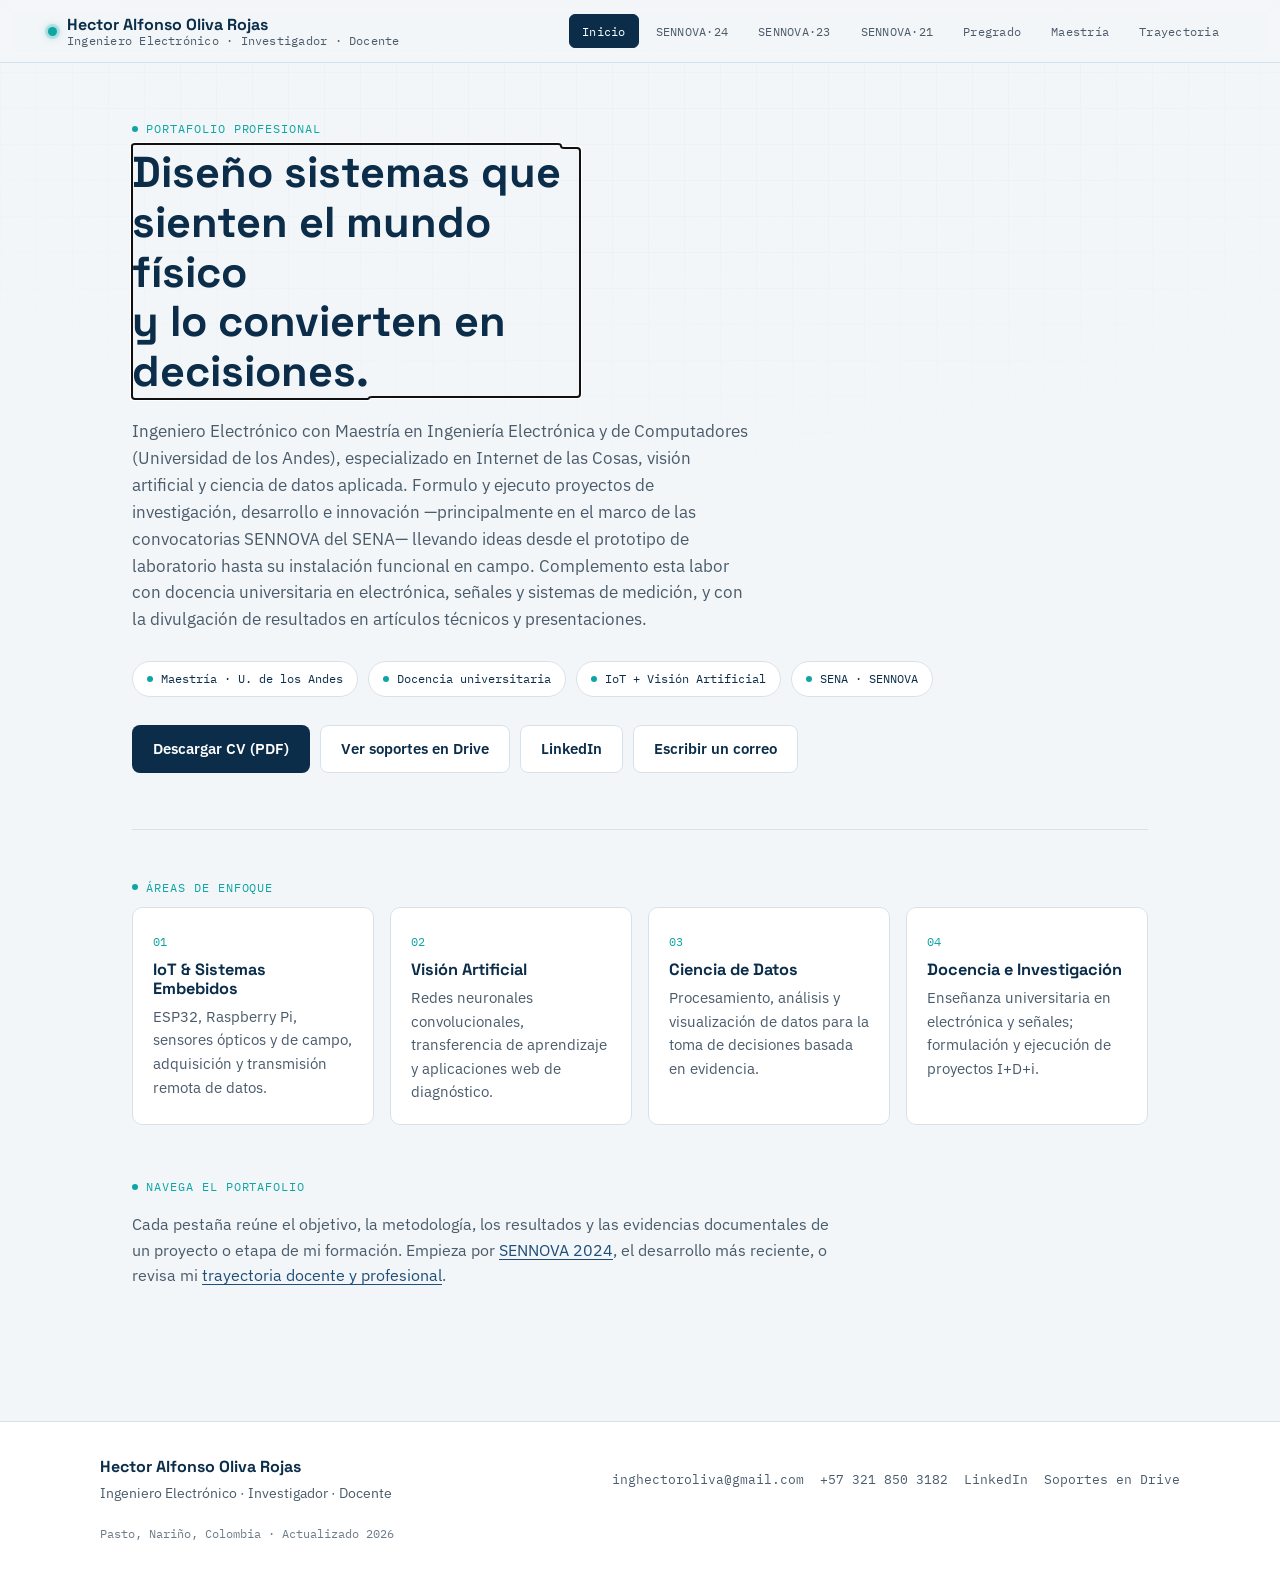
==== index.html @ bcf4e343 "Add files via upload Se cargo la primera version del Portafolio" ====
<!DOCTYPE html>
<html lang="es">
<head>
<meta charset="UTF-8">
<meta name="viewport" content="width=device-width, initial-scale=1.0">
<title>Hector Alfonso Oliva Rojas — Portafolio Profesional</title>
<meta name="description" content="Portafolio de Hector Alfonso Oliva Rojas, Ingeniero Electrónico, Investigador y Docente. Proyectos I+D+i SENNOVA, IoT, visión artificial y ciencia de datos.">

<link rel="icon" href="assets/img/favicon.svg" type="image/svg+xml">

<link rel="preconnect" href="https://fonts.googleapis.com">
<link rel="preconnect" href="https://fonts.gstatic.com" crossorigin>
<link href="https://fonts.googleapis.com/css2?family=Space+Grotesk:wght@500;600;700&family=IBM+Plex+Sans:wght@400;500;600&family=IBM+Plex+Mono:wght@400;500;600&display=swap" rel="stylesheet">

<link rel="stylesheet" href="assets/css/style.css">
</head>
<body>

<div class="grid-bg" aria-hidden="true"></div>

<a class="skip-link" href="#contenido">Saltar al contenido</a>

<header class="site-header">
  <div class="brand">
    <span class="led" aria-hidden="true"></span>
    <div class="brand-text">
      <span class="brand-name">Hector Alfonso Oliva Rojas</span>
      <span class="brand-role">Ingeniero Electrónico · Investigador · Docente</span>
    </div>
  </div>

  <button class="nav-toggle" id="navToggle" aria-expanded="false" aria-controls="tabNav">
    <span></span><span></span><span></span>
    <span class="sr-only">Abrir menú</span>
  </button>

  <nav class="tabs" id="tabNav" role="tablist" aria-label="Secciones del portafolio">
    <button class="tab-btn" role="tab" aria-selected="true" data-tab="inicio" id="tabbtn-inicio">Inicio</button>
    <button class="tab-btn" role="tab" aria-selected="false" data-tab="sennova2024" id="tabbtn-sennova2024">SENNOVA·24</button>
    <button class="tab-btn" role="tab" aria-selected="false" data-tab="sennova2023" id="tabbtn-sennova2023">SENNOVA·23</button>
    <button class="tab-btn" role="tab" aria-selected="false" data-tab="sennova2021" id="tabbtn-sennova2021">SENNOVA·21</button>
    <button class="tab-btn" role="tab" aria-selected="false" data-tab="pregrado" id="tabbtn-pregrado">Pregrado</button>
    <button class="tab-btn" role="tab" aria-selected="false" data-tab="maestria" id="tabbtn-maestria">Maestría</button>
    <button class="tab-btn" role="tab" aria-selected="false" data-tab="trayectoria" id="tabbtn-trayectoria">Trayectoria</button>
  </nav>
</header>

<main id="contenido">

  <!-- ============ INICIO ============ -->
  <section class="panel" id="panel-inicio" role="tabpanel" aria-labelledby="tabbtn-inicio">

    <div class="hero">
      <p class="eyebrow"><span class="dot"></span>PORTAFOLIO PROFESIONAL</p>
      <h1>Diseño sistemas que sienten el mundo físico<br>y lo convierten en decisiones.</h1>
      <p class="hero-lead">
        Ingeniero Electrónico con Maestría en Ingeniería Electrónica y de Computadores
        (Universidad de los Andes), especializado en Internet de las Cosas, visión artificial
        y ciencia de datos aplicada. Formulo y ejecuto proyectos de investigación, desarrollo
        e innovación —principalmente en el marco de las convocatorias SENNOVA del SENA—
        llevando ideas desde el prototipo de laboratorio hasta su instalación funcional en campo.
        Complemento esta labor con docencia universitaria en electrónica, señales y sistemas
        de medición, y con la divulgación de resultados en artículos técnicos y presentaciones.
      </p>

      <div class="readouts">
        <div class="readout"><span class="dot"></span>Maestría · U. de los Andes</div>
        <div class="readout"><span class="dot"></span>Docencia universitaria</div>
        <div class="readout"><span class="dot"></span>IoT + Visión Artificial</div>
        <div class="readout"><span class="dot"></span>SENA · SENNOVA</div>
      </div>

      <div class="cta-row">
        <a class="btn btn-primary" href="cv/Hector_Oliva_CV.pdf" target="_blank" rel="noopener">Descargar CV (PDF)</a>
        <a class="btn btn-ghost" href="https://drive.google.com/open?id=1vhKunHcP6gd11w2LY84k9nAyYxtfF7LV&usp=drive_fs" target="_blank" rel="noopener">Ver soportes en Drive</a>
        <a class="btn btn-ghost" href="https://www.linkedin.com/in/hector-alfonso-oliva-rojas-78b66b1a1/" target="_blank" rel="noopener">LinkedIn</a>
        <a class="btn btn-ghost" href="mailto:inghectoroliva@gmail.com">Escribir un correo</a>
      </div>
    </div>

    <div class="section">
      <p class="eyebrow"><span class="dot"></span>ÁREAS DE ENFOQUE</p>
      <div class="focus-grid">
        <div class="focus-card">
          <span class="focus-tag">01</span>
          <h3>IoT &amp; Sistemas Embebidos</h3>
          <p>ESP32, Raspberry Pi, sensores ópticos y de campo, adquisición y transmisión remota de datos.</p>
        </div>
        <div class="focus-card">
          <span class="focus-tag">02</span>
          <h3>Visión Artificial</h3>
          <p>Redes neuronales convolucionales, transferencia de aprendizaje y aplicaciones web de diagnóstico.</p>
        </div>
        <div class="focus-card">
          <span class="focus-tag">03</span>
          <h3>Ciencia de Datos</h3>
          <p>Procesamiento, análisis y visualización de datos para la toma de decisiones basada en evidencia.</p>
        </div>
        <div class="focus-card">
          <span class="focus-tag">04</span>
          <h3>Docencia e Investigación</h3>
          <p>Enseñanza universitaria en electrónica y señales; formulación y ejecución de proyectos I+D+i.</p>
        </div>
      </div>
    </div>

    <div class="section">
      <p class="eyebrow"><span class="dot"></span>NAVEGA EL PORTAFOLIO</p>
      <p class="section-lead">
        Cada pestaña reúne el objetivo, la metodología, los resultados y las evidencias
        documentales de un proyecto o etapa de mi formación. Empieza por
        <button class="link-btn" data-goto="sennova2024">SENNOVA 2024</button>,
        el desarrollo más reciente, o revisa mi
        <button class="link-btn" data-goto="trayectoria">trayectoria docente y profesional</button>.
      </p>
    </div>

  </section>

  <!-- ============ SENNOVA 2024 ============ -->
  <section class="panel" id="panel-sennova2024" role="tabpanel" aria-labelledby="tabbtn-sennova2024" hidden>
    <article class="project">
      <p class="eyebrow"><span class="dot"></span>PROYECTO SGPS-12116-2024</p>
      <h2>Sistema automático para el monitoreo de calidad del agua en fuentes hídricas para acueductos</h2>
      <div class="meta-row">
        <span>SENA Centro Lope · Pasto, Nariño</span>
        <span class="sep">·</span>
        <span>Abril – Diciembre 2024</span>
        <span class="status-badge">Prototipo instalado en campo</span>
      </div>

      <p class="project-lead">
        Diseño e implementación de un sistema IoT para el monitoreo remoto y en tiempo real
        de variables fisicoquímicas del agua (color, turbiedad y temperatura), orientado a
        fortalecer la gestión del recurso hídrico en la planta de tratamiento del Centro Lope.
      </p>

      <div class="project-grid">
        <div class="project-main">
          <h3>Mi rol</h3>
          <ul>
            <li>Diseñé e integré un sistema multisensor IoT con ESP32, sensores ópticos y conectividad WiFi.</li>
            <li>Desarrollé el prototipo autónomo alimentado por energía solar, con adquisición, procesamiento y visualización de datos en tiempo real.</li>
            <li>Calibré, validé e instalé el sistema en la fuente hídrica del Centro Lope, garantizando su funcionamiento continuo.</li>
            <li>Documenté los resultados técnicos y participé en su divulgación ante SENNOVA.</li>
          </ul>
        </div>

        <aside class="project-aside">
          <h3>Tecnologías</h3>
          <ul class="tag-list">
            <li><span class="dot"></span>Python</li>
            <li><span class="dot"></span>ESP32</li>
            <li><span class="dot"></span>IoT</li>
            <li><span class="dot"></span>Raspberry Pi</li>
            <li><span class="dot"></span>ThingSpeak</li>
            <li><span class="dot"></span>MATLAB</li>
            <li><span class="dot"></span>Energía solar</li>
            <li><span class="dot"></span>Sensores ópticos</li>
          </ul>

          <h3>Resultados</h3>
          <ul>
            <li>Prototipo autónomo instalado en campo.</li>
            <li>Plataforma web de monitoreo en tiempo real.</li>
            <li>Informe técnico y socialización ante SENNOVA.</li>
          </ul>
        </aside>
      </div>

      <a class="btn btn-primary" href="https://drive.google.com/open?id=1vhKunHcP6gd11w2LY84k9nAyYxtfF7LV&usp=drive_fs" target="_blank" rel="noopener">Ver evidencias en Drive →</a>
    </article>
  </section>

  <!-- ============ SENNOVA 2023 ============ -->
  <section class="panel" id="panel-sennova2023" role="tabpanel" aria-labelledby="tabbtn-sennova2023" hidden>
    <article class="project">
      <p class="eyebrow"><span class="dot"></span>PROYECTO SGPS-10571-2023</p>
      <h2>Sistema de visión artificial para la detección de <em>Ascochyta spp.</em> en cultivos de arveja</h2>
      <div class="meta-row">
        <span>SENA Centro Lope · Pasto, Nariño</span>
        <span class="sep">·</span>
        <span>Abril – Diciembre 2023</span>
        <span class="status-badge">Modelo con exactitud &gt;95%</span>
      </div>

      <p class="project-lead">
        Diseño de una solución basada en visión artificial e inteligencia artificial para el
        diagnóstico temprano de enfermedades fitosanitarias en cultivos de arveja, en
        articulación con AGROSAVIA.
      </p>

      <div class="project-grid">
        <div class="project-main">
          <h3>Mi rol</h3>
          <ul>
            <li>Diseñé y ejecuté el protocolo de adquisición de imágenes en campo, en articulación con AGROSAVIA.</li>
            <li>Construí y procesé un banco de 4.800 imágenes para entrenamiento y validación de modelos.</li>
            <li>Desarrollé y optimicé modelos de aprendizaje profundo (redes neuronales, MobileNetV2), alcanzando una exactitud superior al 95%.</li>
            <li>Implementé una aplicación web de diagnóstico automático y documenté los resultados en informe técnico y artículo científico.</li>
          </ul>
        </div>

        <aside class="project-aside">
          <h3>Tecnologías</h3>
          <ul class="tag-list">
            <li><span class="dot"></span>Python</li>
            <li><span class="dot"></span>TensorFlow</li>
            <li><span class="dot"></span>Keras</li>
            <li><span class="dot"></span>OpenCV</li>
            <li><span class="dot"></span>Flask / FastAPI</li>
            <li><span class="dot"></span>MobileNetV2</li>
            <li><span class="dot"></span>ESP32-CAM / Rpi2W</li>
            <li><span class="dot"></span>Visión Artificial</li>
          </ul>

          <h3>Resultados</h3>
          <ul>
            <li>Modelo con exactitud &gt;95%.</li>
            <li>Aplicación web de diagnóstico.</li>
            <li>Informe técnico y artículo científico derivado.</li>
          </ul>
        </aside>
      </div>

      <a class="btn btn-primary" href="https://drive.google.com/open?id=1vhKunHcP6gd11w2LY84k9nAyYxtfF7LV&usp=drive_fs" target="_blank" rel="noopener">Ver evidencias en Drive →</a>
    </article>
  </section>

  <!-- ============ SENNOVA 2021 (pendiente de contenido) ============ -->
  <section class="panel" id="panel-sennova2021" role="tabpanel" aria-labelledby="tabbtn-sennova2021" hidden>
    <article class="project">
      <p class="eyebrow"><span class="dot"></span>PROYECTO SENNOVA 2021</p>
      <h2>Título del proyecto — pendiente por definir</h2>
      <div class="meta-row">
        <span>SENA Centro Lope · Pasto, Nariño</span>
        <span class="sep">·</span>
        <span>2021</span>
        <span class="status-badge status-pending">Contenido en construcción</span>
      </div>

      <!--
        TODO (Hector): Reemplaza este bloque con la información real del proyecto SENNOVA 2021.
        Sigue exactamente la misma estructura que los paneles de 2024 y 2023 de arriba:
        - <h2> con el título real del proyecto
        - meta-row con fechas/entidad
        - project-lead con el objetivo
        - project-grid con "Mi rol" (project-main) y "Tecnologías / Resultados" (project-aside)
        - botón final "Ver evidencias en Drive" con el enlace a la subcarpeta correspondiente
      -->
      <p class="project-lead project-lead-pending">
        Estoy documentando este proyecto. Próximamente encontrarás aquí el objetivo,
        la metodología, los resultados y las evidencias correspondientes.
      </p>
    </article>
  </section>

  <!-- ============ PREGRADO ============ -->
  <section class="panel" id="panel-pregrado" role="tabpanel" aria-labelledby="tabbtn-pregrado" hidden>
    <article class="project">
      <p class="eyebrow"><span class="dot"></span>FORMACIÓN DE PREGRADO</p>
      <h2>Ingeniería Electrónica</h2>
      <div class="meta-row">
        <span>Universidad de Nariño · Pasto, Nariño</span>
        <span class="sep">·</span>
        <span>2005 – 2012</span>
        <span class="status-badge">Tesis meritoria</span>
      </div>

      <p class="project-lead">
        Trabajo de grado distinguido con mención meritoria: <strong>"Plataforma teleoperada
        para prácticas de física"</strong>, un sistema de laboratorio remoto pensado para que
        estudiantes realicen experimentos reales de física controlando instrumentación
        a distancia.
      </p>

      <!--
        TODO (Hector): Este párrafo es una descripción general basada únicamente en el título
        del logro. Reemplázalo con el resumen real de tu tesis: objetivo específico,
        instrumentación usada, arquitectura de control remoto, resultados y, si tienes,
        el enlace al documento o repositorio del trabajo de grado.
      -->
      <p class="project-lead project-lead-pending">
        Detalle ampliado pendiente: agrega aquí el resumen técnico completo del trabajo de grado.
      </p>

      <a class="btn btn-primary" href="https://drive.google.com/open?id=1vhKunHcP6gd11w2LY84k9nAyYxtfF7LV&usp=drive_fs" target="_blank" rel="noopener">Ver evidencias en Drive →</a>
    </article>
  </section>

  <!-- ============ MAESTRÍA ============ -->
  <section class="panel" id="panel-maestria" role="tabpanel" aria-labelledby="tabbtn-maestria" hidden>
    <article class="project">
      <p class="eyebrow"><span class="dot"></span>FORMACIÓN DE POSGRADO</p>
      <h2>Maestría en Ingeniería Electrónica y de Computadores</h2>
      <div class="meta-row">
        <span>Universidad de los Andes · Bogotá D.C.</span>
        <span class="sep">·</span>
        <span>2014 – 2018</span>
        <span class="status-badge status-pending">Contenido en construcción</span>
      </div>

      <!--
        TODO (Hector): Agrega aquí el título y resumen de tu trabajo de maestría,
        siguiendo la misma estructura de las pestañas SENNOVA (objetivo, rol,
        tecnologías, resultados, enlace a evidencias).
      -->
      <p class="project-lead project-lead-pending">
        Estoy documentando este trabajo de posgrado. Próximamente encontrarás aquí
        el título de la tesis, el objetivo, la metodología y los resultados obtenidos.
      </p>
    </article>
  </section>

  <!-- ============ TRAYECTORIA ============ -->
  <section class="panel" id="panel-trayectoria" role="tabpanel" aria-labelledby="tabbtn-trayectoria" hidden>

    <p class="eyebrow"><span class="dot"></span>EXPERIENCIA PROFESIONAL COMPLEMENTARIA</p>
    <h2 class="panel-title">Docencia y trayectoria técnica</h2>
    <p class="section-lead">
      Además de los proyectos de investigación, esta es mi experiencia en docencia
      universitaria y en roles técnicos previos. El detalle completo, con fechas y
      referencias, está en mi CV descargable.
    </p>

    <div class="timeline">

      <div class="timeline-item">
        <h3>Docente Hora Cátedra</h3>
        <div class="meta-row"><span>Universidad de Nariño — Depto. de Electrónica</span><span class="sep">·</span><span>2022 – 2023</span></div>
        <p>Docencia en Teoría de Señales, Campos Electromagnéticos, Electromedicina y
        Sistemas de Medición Ambiental, con actividades teóricas y de laboratorio.</p>
      </div>

      <div class="timeline-item">
        <h3>Asistente Graduado — Maestría en Docencia</h3>
        <div class="meta-row"><span>Universidad de los Andes — Depto. de IEE</span><span class="sep">·</span><span>2014 – 2015</span></div>
        <p>Apoyo académico y técnico en cursos de laboratorio, planeación de prácticas
        y acompañamiento a estudiantes del Departamento de Ingeniería Eléctrica y Electrónica.</p>
      </div>

      <div class="timeline-item">
        <h3>Técnico — Operación Logística</h3>
        <div class="meta-row"><span>ESERCON S.A.S.</span><span class="sep">·</span><span>2018 – 2019</span></div>
        <p>Interventoría técnica y operativa del Sistema de Vigilancia Electrónica (SVE),
        en el marco del contrato entre la USPEC y el INPEC.</p>
      </div>

    </div>

    <a class="btn btn-primary" href="cv/Hector_Oliva_CV.pdf" target="_blank" rel="noopener">Ver CV completo (PDF) →</a>
  </section>

</main>

<footer class="site-footer">
  <div class="footer-grid">
    <div>
      <span class="brand-name">Hector Alfonso Oliva Rojas</span>
      <p>Ingeniero Electrónico · Investigador · Docente</p>
    </div>
    <div class="footer-links">
      <a href="mailto:inghectoroliva@gmail.com">inghectoroliva@gmail.com</a>
      <a href="tel:+573218503182">+57 321 850 3182</a>
      <a href="https://www.linkedin.com/in/hector-alfonso-oliva-rojas-78b66b1a1/" target="_blank" rel="noopener">LinkedIn</a>
      <a href="https://drive.google.com/open?id=1vhKunHcP6gd11w2LY84k9nAyYxtfF7LV&usp=drive_fs" target="_blank" rel="noopener">Soportes en Drive</a>
    </div>
  </div>
  <p class="footer-note">Pasto, Nariño, Colombia · Actualizado <span id="footYear"></span></p>
</footer>

<script src="assets/js/main.js"></script>
</body>
</html>
---- assets/css/style.css ----
/* ============================================
   TOKENS
   ============================================ */
:root{
  --ink:        #0B2D4A;
  --ink-soft:   #4A5B6B;
  --accent:     #1F4E79;
  --accent-2:   #0EA5A4;
  --paper:      #F3F6F8;
  --paper-card: #FFFFFF;
  --line:       #D7E1EA;
  --line-soft:  #E7EEF3;
  --danger-soft:#B45309;

  --font-display: 'Space Grotesk', system-ui, sans-serif;
  --font-body:    'IBM Plex Sans', system-ui, sans-serif;
  --font-mono:    'IBM Plex Mono', ui-monospace, monospace;

  --radius: 10px;
  --max-w: 1080px;
}

*{ box-sizing:border-box; }
html{ scroll-behavior:smooth; }

body{
  margin:0;
  background:var(--paper);
  color:var(--ink);
  font-family:var(--font-body);
  font-size:16px;
  line-height:1.6;
  -webkit-font-smoothing:antialiased;
}

.sr-only{
  position:absolute; width:1px; height:1px;
  overflow:hidden; clip:rect(0,0,0,0); white-space:nowrap;
}

.skip-link{
  position:absolute; left:-999px; top:0;
  background:var(--ink); color:#fff; padding:10px 16px;
  z-index:1000; border-radius:0 0 6px 0;
}
.skip-link:focus{ left:0; }

a{ color:var(--accent); }

h1,h2,h3{
  font-family:var(--font-display);
  color:var(--ink);
  line-height:1.15;
  margin:0 0 .5em 0;
}

/* Blueprint grid background */
.grid-bg{
  position:fixed; inset:0; z-index:-1; pointer-events:none;
  background-image:
    linear-gradient(var(--line-soft) 1px, transparent 1px),
    linear-gradient(90deg, var(--line-soft) 1px, transparent 1px);
  background-size:36px 36px;
  mask-image: radial-gradient(ellipse 80% 60% at 50% 0%, black 40%, transparent 90%);
  opacity:.55;
}

/* ============================================
   HEADER / TABS
   ============================================ */
.site-header{
  position:sticky; top:0; z-index:100;
  background:rgba(243,246,248,.92);
  backdrop-filter:blur(6px);
  border-bottom:1px solid var(--line);
  display:flex; align-items:center; justify-content:space-between;
  gap:20px;
  padding:14px clamp(16px,4vw,48px);
}

.brand{ display:flex; align-items:center; gap:10px; }
.brand-text{ display:flex; flex-direction:column; line-height:1.2; }
.brand-name{ font-family:var(--font-display); font-weight:700; font-size:1rem; color:var(--ink); }
.brand-role{ font-family:var(--font-mono); font-size:.72rem; color:var(--ink-soft); letter-spacing:.02em; }

.led{
  width:9px; height:9px; border-radius:50%;
  background:var(--accent-2);
  box-shadow:0 0 0 3px rgba(14,165,164,.18), 0 0 8px rgba(14,165,164,.7);
  flex:none;
}
@media (prefers-reduced-motion:no-preference){
  .led{ animation:pulse 2.6s ease-in-out infinite; }
}
@keyframes pulse{
  0%,100%{ opacity:1; }
  50%{ opacity:.45; }
}

.tabs{
  display:flex; flex-wrap:wrap; gap:4px;
}

.tab-btn{
  font-family:var(--font-mono);
  font-size:.78rem;
  letter-spacing:.02em;
  background:transparent;
  border:1px solid transparent;
  color:var(--ink-soft);
  padding:8px 12px;
  border-radius:6px;
  cursor:pointer;
  white-space:nowrap;
  transition:background .15s ease, color .15s ease, border-color .15s ease;
}
.tab-btn:hover{ background:var(--line-soft); color:var(--ink); }
.tab-btn[aria-selected="true"]{
  background:var(--ink);
  color:#fff;
  border-color:var(--ink);
}
.tab-btn:focus-visible, .btn:focus-visible, .link-btn:focus-visible{
  outline:2px solid var(--accent-2);
  outline-offset:2px;
}

.nav-toggle{
  display:none;
  flex-direction:column; gap:4px;
  background:none; border:1px solid var(--line);
  border-radius:6px; padding:10px;
  cursor:pointer;
}
.nav-toggle span{
  width:18px; height:2px; background:var(--ink); display:block;
}

/* ============================================
   MAIN / PANELS
   ============================================ */
main{
  max-width:var(--max-w);
  margin:0 auto;
  padding:clamp(24px,5vw,56px) clamp(16px,4vw,32px) 80px;
}

.panel[hidden]{ display:none; }

.eyebrow{
  display:flex; align-items:center; gap:8px;
  font-family:var(--font-mono);
  font-size:.75rem;
  letter-spacing:.08em;
  color:var(--accent-2);
  text-transform:uppercase;
  margin:0 0 10px 0;
}
.eyebrow .dot{
  width:6px; height:6px; border-radius:50%; background:var(--accent-2);
  flex:none;
}

/* ---- Hero (Inicio) ---- */
.hero{ padding-bottom:56px; border-bottom:1px solid var(--line); margin-bottom:48px; }
.hero h1{
  font-size:clamp(1.9rem, 4vw, 2.7rem);
  max-width:16ch;
  margin-bottom:.5em;
}
.hero-lead{
  max-width:62ch;
  color:var(--ink-soft);
  font-size:1.05rem;
}

.readouts{
  display:flex; flex-wrap:wrap; gap:10px;
  margin:28px 0 28px;
}
.readout{
  display:flex; align-items:center; gap:8px;
  font-family:var(--font-mono);
  font-size:.78rem;
  color:var(--ink);
  background:var(--paper-card);
  border:1px solid var(--line);
  border-radius:999px;
  padding:7px 14px;
}
.readout .dot{
  width:6px; height:6px; border-radius:50%;
  background:var(--accent-2); flex:none;
}

.cta-row{ display:flex; flex-wrap:wrap; gap:10px; }

.btn{
  display:inline-block;
  font-family:var(--font-body);
  font-weight:600;
  font-size:.92rem;
  text-decoration:none;
  padding:11px 20px;
  border-radius:8px;
  border:1px solid transparent;
  transition:transform .1s ease, background .15s ease, border-color .15s ease;
}
.btn:hover{ transform:translateY(-1px); }
.btn-primary{ background:var(--ink); color:#fff; }
.btn-primary:hover{ background:var(--accent); }
.btn-ghost{ background:var(--paper-card); color:var(--ink); border-color:var(--line); }
.btn-ghost:hover{ border-color:var(--accent-2); }

.link-btn{
  background:none; border:none; padding:0;
  font:inherit; color:var(--accent);
  text-decoration:underline; text-underline-offset:3px;
  cursor:pointer;
}

/* ---- Secciones genéricas Inicio ---- */
.section{ margin-bottom:52px; }
.section-lead{ color:var(--ink-soft); max-width:70ch; }

.focus-grid{
  display:grid;
  grid-template-columns:repeat(auto-fit, minmax(220px,1fr));
  gap:16px;
  margin-top:8px;
}
.focus-card{
  background:var(--paper-card);
  border:1px solid var(--line);
  border-radius:var(--radius);
  padding:20px;
}
.focus-tag{
  font-family:var(--font-mono);
  font-size:.75rem;
  color:var(--accent-2);
}
.focus-card h3{ font-size:1.02rem; margin:8px 0 6px; }
.focus-card p{ color:var(--ink-soft); font-size:.92rem; margin:0; }

/* ---- Proyectos (SENNOVA / Pregrado / Maestría) ---- */
.panel-title{ font-size:clamp(1.5rem,3vw,2rem); }

.project h2{
  font-size:clamp(1.4rem, 3vw, 1.9rem);
  max-width:38ch;
}

.meta-row{
  display:flex; flex-wrap:wrap; align-items:center; gap:10px;
  font-family:var(--font-mono);
  font-size:.8rem;
  color:var(--ink-soft);
  margin:10px 0 24px;
}
.meta-row .sep{ opacity:.5; }

.status-badge{
  font-family:var(--font-mono);
  font-size:.72rem;
  background:rgba(14,165,164,.12);
  color:#0b6f6e;
  border:1px solid rgba(14,165,164,.35);
  padding:4px 10px;
  border-radius:999px;
}
.status-badge.status-pending{
  background:rgba(180,83,9,.10);
  color:var(--danger-soft);
  border-color:rgba(180,83,9,.3);
}

.project-lead{
  max-width:70ch;
  font-size:1.02rem;
  margin-bottom:32px;
}
.project-lead-pending{
  color:var(--ink-soft);
  font-style:italic;
}

.project-grid{
  display:grid;
  grid-template-columns:1.6fr 1fr;
  gap:32px;
  margin-bottom:32px;
}
@media (max-width:760px){
  .project-grid{ grid-template-columns:1fr; }
}

.project-main h3, .project-aside h3{
  font-family:var(--font-display);
  font-size:1rem;
  margin-bottom:10px;
}
.project-main ul{ margin:0; padding-left:1.1em; }
.project-main li{ margin-bottom:8px; color:var(--ink); }

.project-aside{
  background:var(--paper-card);
  border:1px solid var(--line);
  border-radius:var(--radius);
  padding:20px;
  align-self:start;
}
.project-aside h3:not(:first-child){ margin-top:20px; }
.project-aside ul{ margin:0; padding-left:0; list-style:none; }
.project-aside li{ margin-bottom:8px; color:var(--ink-soft); font-size:.92rem; }

.tag-list li{
  display:flex; align-items:center; gap:8px;
  font-family:var(--font-mono);
  font-size:.82rem;
  color:var(--ink);
}
.tag-list .dot{
  width:5px; height:5px; border-radius:50%;
  background:var(--accent-2); flex:none;
}

/* ---- Trayectoria ---- */
.timeline{
  display:flex; flex-direction:column; gap:22px;
  margin:24px 0 36px;
  border-left:2px solid var(--line);
  padding-left:24px;
}
.timeline-item{ position:relative; }
.timeline-item::before{
  content:"";
  position:absolute; left:-29px; top:6px;
  width:9px; height:9px; border-radius:50%;
  background:var(--accent-2);
  box-shadow:0 0 0 3px var(--paper);
}
.timeline-item h3{ font-size:1.05rem; margin-bottom:4px; }
.timeline-item p{ color:var(--ink-soft); margin:6px 0 0; max-width:65ch; }

/* ============================================
   FOOTER
   ============================================ */
.site-footer{
  border-top:1px solid var(--line);
  padding:32px clamp(16px,4vw,48px) 40px;
  background:var(--paper-card);
}
.footer-grid{
  max-width:var(--max-w);
  margin:0 auto;
  display:flex; flex-wrap:wrap; justify-content:space-between; gap:20px;
}
.footer-grid p{ color:var(--ink-soft); margin:2px 0 0; font-size:.9rem; }
.footer-links{ display:flex; flex-wrap:wrap; gap:16px; align-self:center; }
.footer-links a{
  font-family:var(--font-mono);
  font-size:.82rem;
  color:var(--ink-soft);
  text-decoration:none;
}
.footer-links a:hover{ color:var(--accent-2); }

.footer-note{
  max-width:var(--max-w);
  margin:20px auto 0;
  font-family:var(--font-mono);
  font-size:.72rem;
  color:var(--ink-soft);
  opacity:.8;
}

/* ============================================
   RESPONSIVE NAV (mobile)
   ============================================ */
@media (max-width:860px){
  .nav-toggle{ display:flex; }
  .tabs{
    display:none;
    position:absolute;
    top:100%; left:0; right:0;
    background:var(--paper);
    border-bottom:1px solid var(--line);
    flex-direction:column;
    padding:8px clamp(16px,4vw,48px) 16px;
  }
  .tabs.open{ display:flex; }
  .tab-btn{ text-align:left; }
}
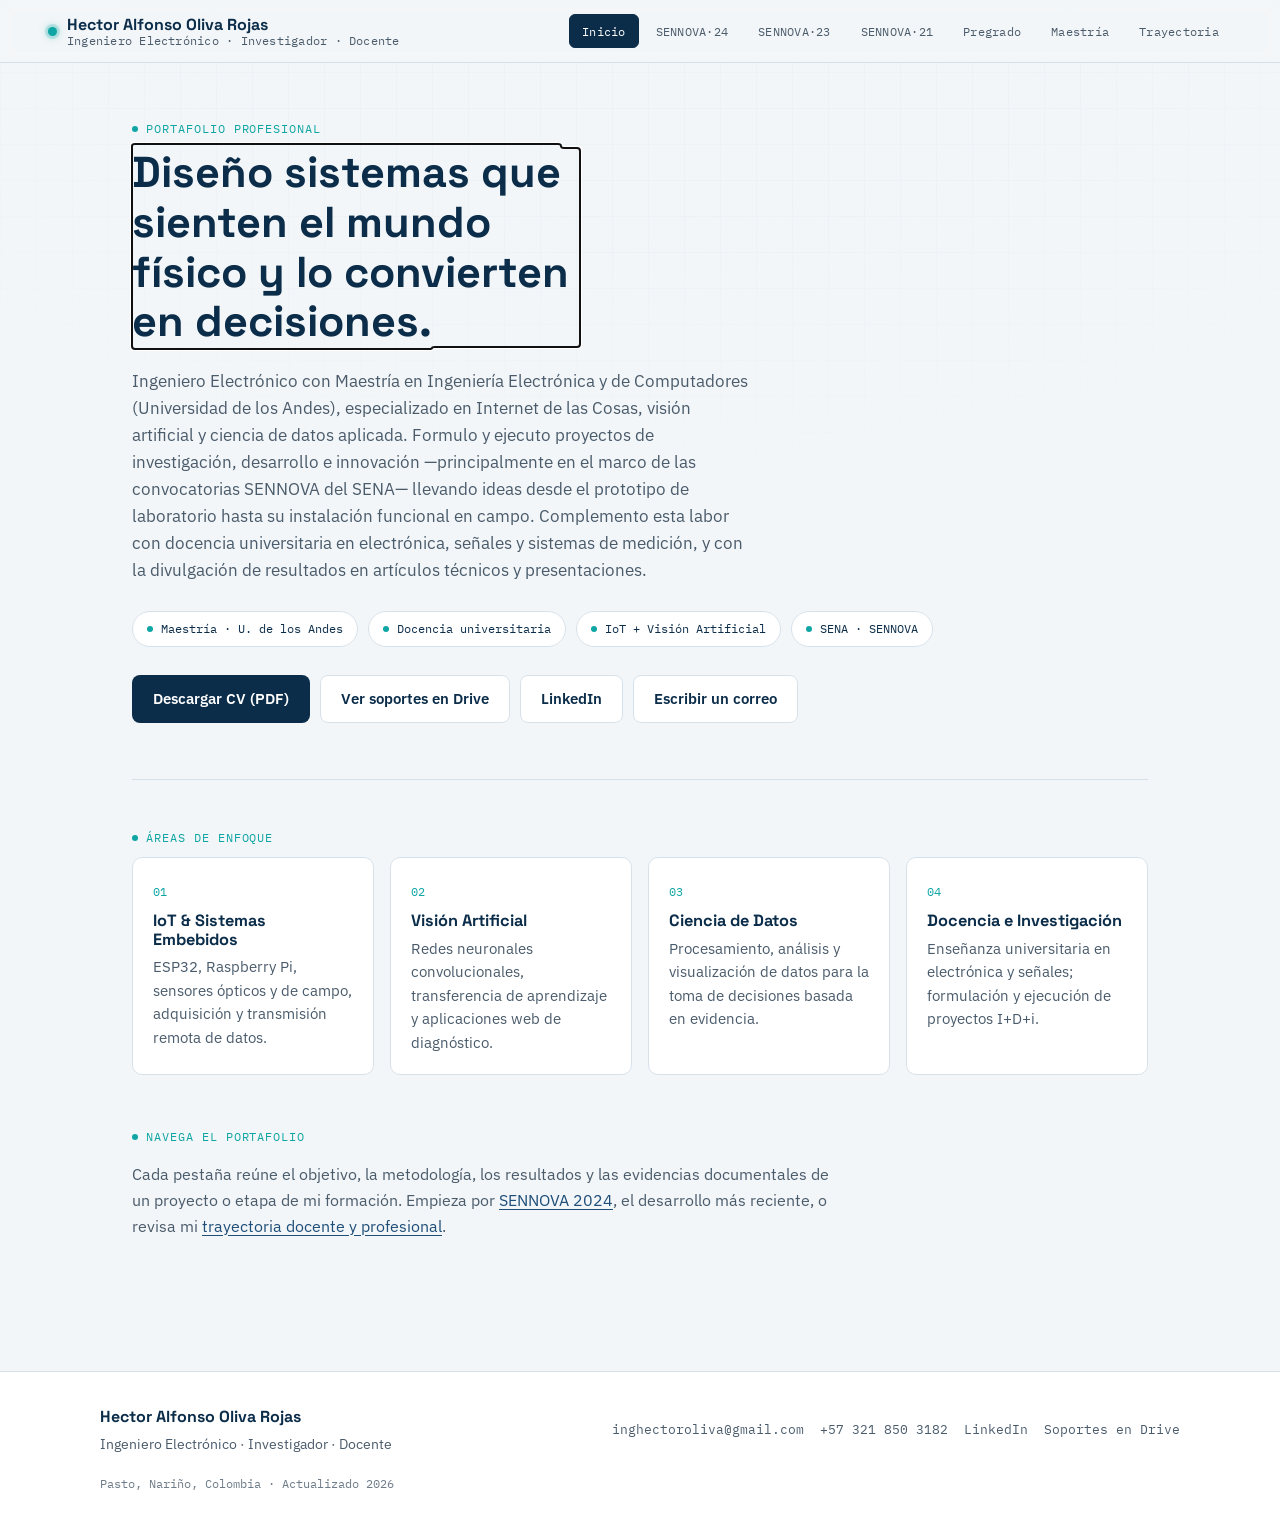
==== commit a3d526ff: "Update index.html correccion mínima en la pagina portada." ====
--- a/index.html
+++ b/index.html
@@ -52,7 +52,7 @@
 
     <div class="hero">
       <p class="eyebrow"><span class="dot"></span>PORTAFOLIO PROFESIONAL</p>
-      <h1>Diseño sistemas que sienten el mundo físico<br>y lo convierten en decisiones.</h1>
+      <h1>Diseño sistemas que sienten el mundo físico y lo convierten en decisiones.</h1>
       <p class="hero-lead">
         Ingeniero Electrónico con Maestría en Ingeniería Electrónica y de Computadores
         (Universidad de los Andes), especializado en Internet de las Cosas, visión artificial
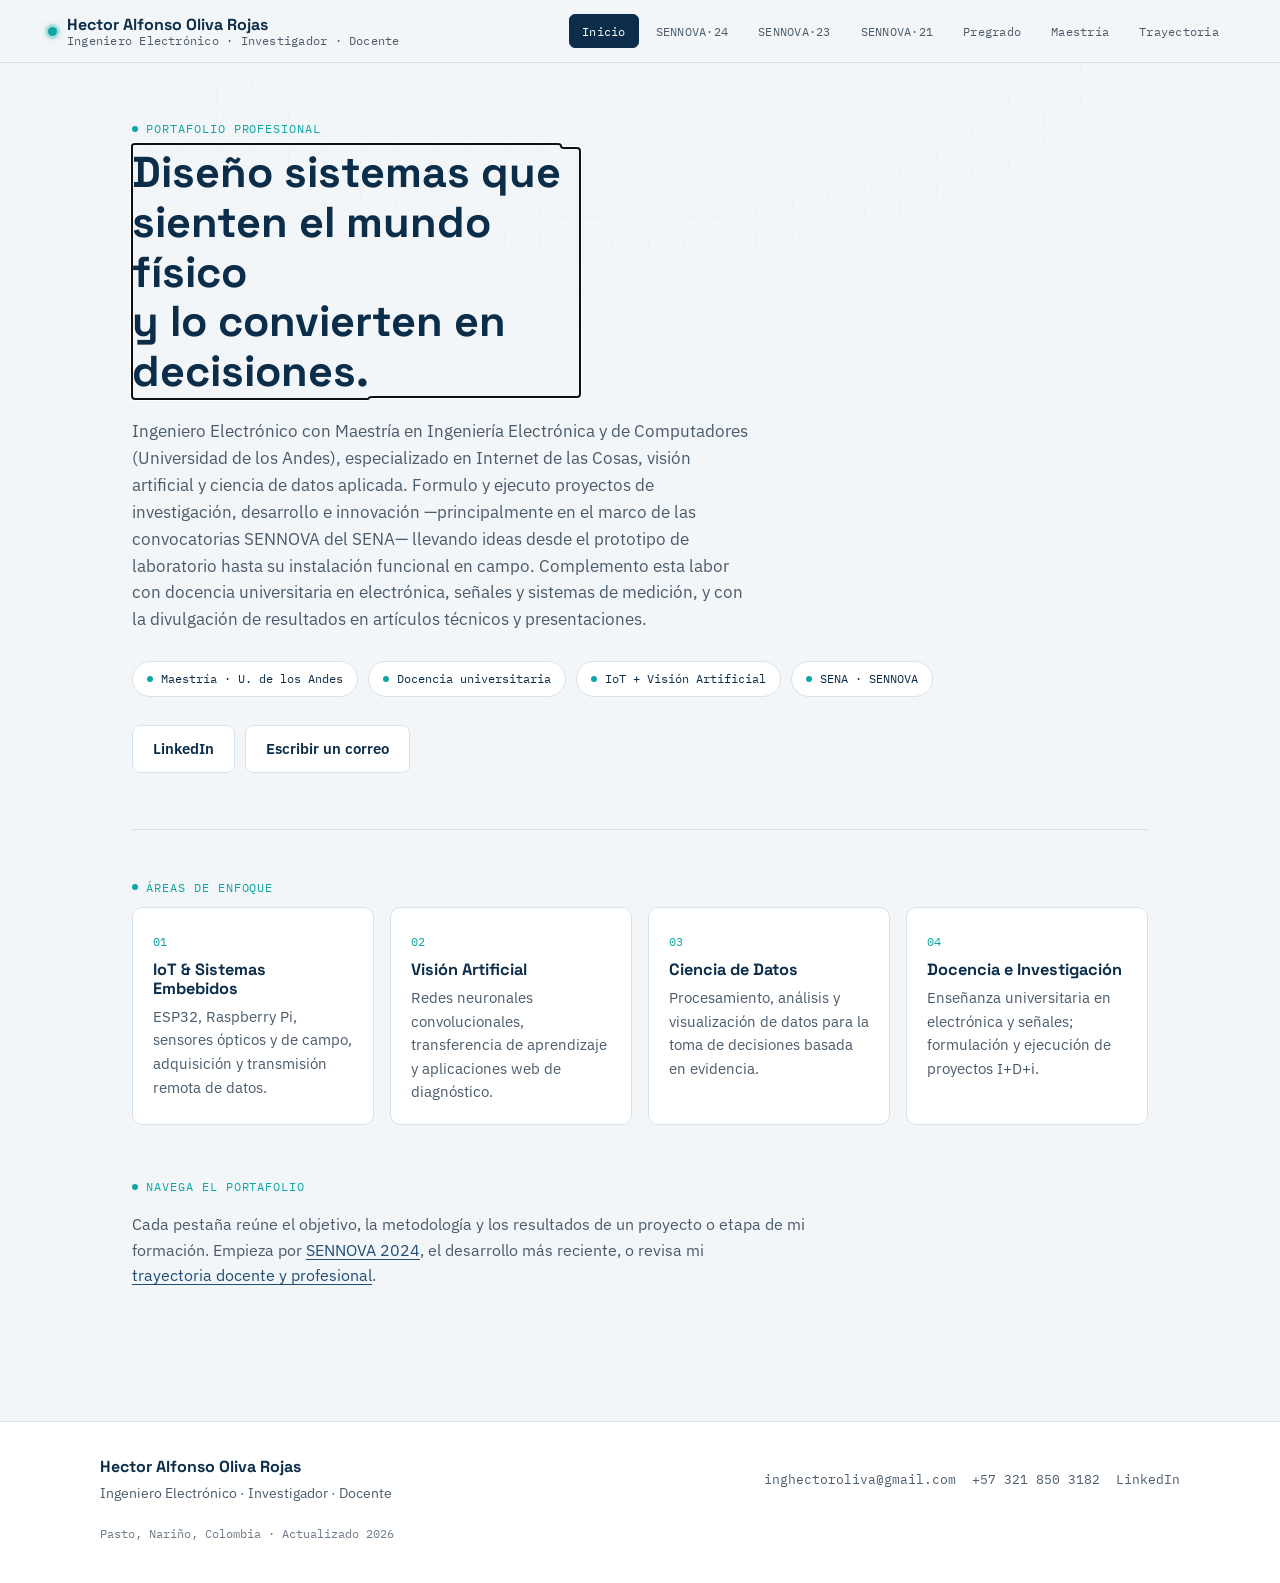
==== commit 722185bd: "Add files via upload Version 2 cargada" ====
--- a/index.html
+++ b/index.html
@@ -47,12 +47,12 @@
 
 <main id="contenido">
 
-  <!-- ============ INICIO ============ -->
+  <!-- ============ INICIO (única pestaña que vive dentro de index.html) ============ -->
   <section class="panel" id="panel-inicio" role="tabpanel" aria-labelledby="tabbtn-inicio">
 
     <div class="hero">
       <p class="eyebrow"><span class="dot"></span>PORTAFOLIO PROFESIONAL</p>
-      <h1>Diseño sistemas que sienten el mundo físico y lo convierten en decisiones.</h1>
+      <h1>Diseño sistemas que sienten el mundo físico<br>y lo convierten en decisiones.</h1>
       <p class="hero-lead">
         Ingeniero Electrónico con Maestría en Ingeniería Electrónica y de Computadores
         (Universidad de los Andes), especializado en Internet de las Cosas, visión artificial
@@ -71,8 +71,6 @@
       </div>
 
       <div class="cta-row">
-        <a class="btn btn-primary" href="cv/Hector_Oliva_CV.pdf" target="_blank" rel="noopener">Descargar CV (PDF)</a>
-        <a class="btn btn-ghost" href="https://drive.google.com/open?id=1vhKunHcP6gd11w2LY84k9nAyYxtfF7LV&usp=drive_fs" target="_blank" rel="noopener">Ver soportes en Drive</a>
         <a class="btn btn-ghost" href="https://www.linkedin.com/in/hector-alfonso-oliva-rojas-78b66b1a1/" target="_blank" rel="noopener">LinkedIn</a>
         <a class="btn btn-ghost" href="mailto:inghectoroliva@gmail.com">Escribir un correo</a>
       </div>
@@ -107,8 +105,8 @@
     <div class="section">
       <p class="eyebrow"><span class="dot"></span>NAVEGA EL PORTAFOLIO</p>
       <p class="section-lead">
-        Cada pestaña reúne el objetivo, la metodología, los resultados y las evidencias
-        documentales de un proyecto o etapa de mi formación. Empieza por
+        Cada pestaña reúne el objetivo, la metodología y los resultados de un proyecto
+        o etapa de mi formación. Empieza por
         <button class="link-btn" data-goto="sennova2024">SENNOVA 2024</button>,
         el desarrollo más reciente, o revisa mi
         <button class="link-btn" data-goto="trayectoria">trayectoria docente y profesional</button>.
@@ -117,238 +115,10 @@
 
   </section>
 
-  <!-- ============ SENNOVA 2024 ============ -->
-  <section class="panel" id="panel-sennova2024" role="tabpanel" aria-labelledby="tabbtn-sennova2024" hidden>
-    <article class="project">
-      <p class="eyebrow"><span class="dot"></span>PROYECTO SGPS-12116-2024</p>
-      <h2>Sistema automático para el monitoreo de calidad del agua en fuentes hídricas para acueductos</h2>
-      <div class="meta-row">
-        <span>SENA Centro Lope · Pasto, Nariño</span>
-        <span class="sep">·</span>
-        <span>Abril – Diciembre 2024</span>
-        <span class="status-badge">Prototipo instalado en campo</span>
-      </div>
-
-      <p class="project-lead">
-        Diseño e implementación de un sistema IoT para el monitoreo remoto y en tiempo real
-        de variables fisicoquímicas del agua (color, turbiedad y temperatura), orientado a
-        fortalecer la gestión del recurso hídrico en la planta de tratamiento del Centro Lope.
-      </p>
-
-      <div class="project-grid">
-        <div class="project-main">
-          <h3>Mi rol</h3>
-          <ul>
-            <li>Diseñé e integré un sistema multisensor IoT con ESP32, sensores ópticos y conectividad WiFi.</li>
-            <li>Desarrollé el prototipo autónomo alimentado por energía solar, con adquisición, procesamiento y visualización de datos en tiempo real.</li>
-            <li>Calibré, validé e instalé el sistema en la fuente hídrica del Centro Lope, garantizando su funcionamiento continuo.</li>
-            <li>Documenté los resultados técnicos y participé en su divulgación ante SENNOVA.</li>
-          </ul>
-        </div>
-
-        <aside class="project-aside">
-          <h3>Tecnologías</h3>
-          <ul class="tag-list">
-            <li><span class="dot"></span>Python</li>
-            <li><span class="dot"></span>ESP32</li>
-            <li><span class="dot"></span>IoT</li>
-            <li><span class="dot"></span>Raspberry Pi</li>
-            <li><span class="dot"></span>ThingSpeak</li>
-            <li><span class="dot"></span>MATLAB</li>
-            <li><span class="dot"></span>Energía solar</li>
-            <li><span class="dot"></span>Sensores ópticos</li>
-          </ul>
-
-          <h3>Resultados</h3>
-          <ul>
-            <li>Prototipo autónomo instalado en campo.</li>
-            <li>Plataforma web de monitoreo en tiempo real.</li>
-            <li>Informe técnico y socialización ante SENNOVA.</li>
-          </ul>
-        </aside>
-      </div>
-
-      <a class="btn btn-primary" href="https://drive.google.com/open?id=1vhKunHcP6gd11w2LY84k9nAyYxtfF7LV&usp=drive_fs" target="_blank" rel="noopener">Ver evidencias en Drive →</a>
-    </article>
-  </section>
-
-  <!-- ============ SENNOVA 2023 ============ -->
-  <section class="panel" id="panel-sennova2023" role="tabpanel" aria-labelledby="tabbtn-sennova2023" hidden>
-    <article class="project">
-      <p class="eyebrow"><span class="dot"></span>PROYECTO SGPS-10571-2023</p>
-      <h2>Sistema de visión artificial para la detección de <em>Ascochyta spp.</em> en cultivos de arveja</h2>
-      <div class="meta-row">
-        <span>SENA Centro Lope · Pasto, Nariño</span>
-        <span class="sep">·</span>
-        <span>Abril – Diciembre 2023</span>
-        <span class="status-badge">Modelo con exactitud &gt;95%</span>
-      </div>
-
-      <p class="project-lead">
-        Diseño de una solución basada en visión artificial e inteligencia artificial para el
-        diagnóstico temprano de enfermedades fitosanitarias en cultivos de arveja, en
-        articulación con AGROSAVIA.
-      </p>
-
-      <div class="project-grid">
-        <div class="project-main">
-          <h3>Mi rol</h3>
-          <ul>
-            <li>Diseñé y ejecuté el protocolo de adquisición de imágenes en campo, en articulación con AGROSAVIA.</li>
-            <li>Construí y procesé un banco de 4.800 imágenes para entrenamiento y validación de modelos.</li>
-            <li>Desarrollé y optimicé modelos de aprendizaje profundo (redes neuronales, MobileNetV2), alcanzando una exactitud superior al 95%.</li>
-            <li>Implementé una aplicación web de diagnóstico automático y documenté los resultados en informe técnico y artículo científico.</li>
-          </ul>
-        </div>
-
-        <aside class="project-aside">
-          <h3>Tecnologías</h3>
-          <ul class="tag-list">
-            <li><span class="dot"></span>Python</li>
-            <li><span class="dot"></span>TensorFlow</li>
-            <li><span class="dot"></span>Keras</li>
-            <li><span class="dot"></span>OpenCV</li>
-            <li><span class="dot"></span>Flask / FastAPI</li>
-            <li><span class="dot"></span>MobileNetV2</li>
-            <li><span class="dot"></span>ESP32-CAM / Rpi2W</li>
-            <li><span class="dot"></span>Visión Artificial</li>
-          </ul>
-
-          <h3>Resultados</h3>
-          <ul>
-            <li>Modelo con exactitud &gt;95%.</li>
-            <li>Aplicación web de diagnóstico.</li>
-            <li>Informe técnico y artículo científico derivado.</li>
-          </ul>
-        </aside>
-      </div>
-
-      <a class="btn btn-primary" href="https://drive.google.com/open?id=1vhKunHcP6gd11w2LY84k9nAyYxtfF7LV&usp=drive_fs" target="_blank" rel="noopener">Ver evidencias en Drive →</a>
-    </article>
-  </section>
-
-  <!-- ============ SENNOVA 2021 (pendiente de contenido) ============ -->
-  <section class="panel" id="panel-sennova2021" role="tabpanel" aria-labelledby="tabbtn-sennova2021" hidden>
-    <article class="project">
-      <p class="eyebrow"><span class="dot"></span>PROYECTO SENNOVA 2021</p>
-      <h2>Título del proyecto — pendiente por definir</h2>
-      <div class="meta-row">
-        <span>SENA Centro Lope · Pasto, Nariño</span>
-        <span class="sep">·</span>
-        <span>2021</span>
-        <span class="status-badge status-pending">Contenido en construcción</span>
-      </div>
-
-      <!--
-        TODO (Hector): Reemplaza este bloque con la información real del proyecto SENNOVA 2021.
-        Sigue exactamente la misma estructura que los paneles de 2024 y 2023 de arriba:
-        - <h2> con el título real del proyecto
-        - meta-row con fechas/entidad
-        - project-lead con el objetivo
-        - project-grid con "Mi rol" (project-main) y "Tecnologías / Resultados" (project-aside)
-        - botón final "Ver evidencias en Drive" con el enlace a la subcarpeta correspondiente
-      -->
-      <p class="project-lead project-lead-pending">
-        Estoy documentando este proyecto. Próximamente encontrarás aquí el objetivo,
-        la metodología, los resultados y las evidencias correspondientes.
-      </p>
-    </article>
-  </section>
-
-  <!-- ============ PREGRADO ============ -->
-  <section class="panel" id="panel-pregrado" role="tabpanel" aria-labelledby="tabbtn-pregrado" hidden>
-    <article class="project">
-      <p class="eyebrow"><span class="dot"></span>FORMACIÓN DE PREGRADO</p>
-      <h2>Ingeniería Electrónica</h2>
-      <div class="meta-row">
-        <span>Universidad de Nariño · Pasto, Nariño</span>
-        <span class="sep">·</span>
-        <span>2005 – 2012</span>
-        <span class="status-badge">Tesis meritoria</span>
-      </div>
-
-      <p class="project-lead">
-        Trabajo de grado distinguido con mención meritoria: <strong>"Plataforma teleoperada
-        para prácticas de física"</strong>, un sistema de laboratorio remoto pensado para que
-        estudiantes realicen experimentos reales de física controlando instrumentación
-        a distancia.
-      </p>
-
-      <!--
-        TODO (Hector): Este párrafo es una descripción general basada únicamente en el título
-        del logro. Reemplázalo con el resumen real de tu tesis: objetivo específico,
-        instrumentación usada, arquitectura de control remoto, resultados y, si tienes,
-        el enlace al documento o repositorio del trabajo de grado.
-      -->
-      <p class="project-lead project-lead-pending">
-        Detalle ampliado pendiente: agrega aquí el resumen técnico completo del trabajo de grado.
-      </p>
-
-      <a class="btn btn-primary" href="https://drive.google.com/open?id=1vhKunHcP6gd11w2LY84k9nAyYxtfF7LV&usp=drive_fs" target="_blank" rel="noopener">Ver evidencias en Drive →</a>
-    </article>
-  </section>
-
-  <!-- ============ MAESTRÍA ============ -->
-  <section class="panel" id="panel-maestria" role="tabpanel" aria-labelledby="tabbtn-maestria" hidden>
-    <article class="project">
-      <p class="eyebrow"><span class="dot"></span>FORMACIÓN DE POSGRADO</p>
-      <h2>Maestría en Ingeniería Electrónica y de Computadores</h2>
-      <div class="meta-row">
-        <span>Universidad de los Andes · Bogotá D.C.</span>
-        <span class="sep">·</span>
-        <span>2014 – 2018</span>
-        <span class="status-badge status-pending">Contenido en construcción</span>
-      </div>
-
-      <!--
-        TODO (Hector): Agrega aquí el título y resumen de tu trabajo de maestría,
-        siguiendo la misma estructura de las pestañas SENNOVA (objetivo, rol,
-        tecnologías, resultados, enlace a evidencias).
-      -->
-      <p class="project-lead project-lead-pending">
-        Estoy documentando este trabajo de posgrado. Próximamente encontrarás aquí
-        el título de la tesis, el objetivo, la metodología y los resultados obtenidos.
-      </p>
-    </article>
-  </section>
-
-  <!-- ============ TRAYECTORIA ============ -->
-  <section class="panel" id="panel-trayectoria" role="tabpanel" aria-labelledby="tabbtn-trayectoria" hidden>
-
-    <p class="eyebrow"><span class="dot"></span>EXPERIENCIA PROFESIONAL COMPLEMENTARIA</p>
-    <h2 class="panel-title">Docencia y trayectoria técnica</h2>
-    <p class="section-lead">
-      Además de los proyectos de investigación, esta es mi experiencia en docencia
-      universitaria y en roles técnicos previos. El detalle completo, con fechas y
-      referencias, está en mi CV descargable.
-    </p>
-
-    <div class="timeline">
-
-      <div class="timeline-item">
-        <h3>Docente Hora Cátedra</h3>
-        <div class="meta-row"><span>Universidad de Nariño — Depto. de Electrónica</span><span class="sep">·</span><span>2022 – 2023</span></div>
-        <p>Docencia en Teoría de Señales, Campos Electromagnéticos, Electromedicina y
-        Sistemas de Medición Ambiental, con actividades teóricas y de laboratorio.</p>
-      </div>
-
-      <div class="timeline-item">
-        <h3>Asistente Graduado — Maestría en Docencia</h3>
-        <div class="meta-row"><span>Universidad de los Andes — Depto. de IEE</span><span class="sep">·</span><span>2014 – 2015</span></div>
-        <p>Apoyo académico y técnico en cursos de laboratorio, planeación de prácticas
-        y acompañamiento a estudiantes del Departamento de Ingeniería Eléctrica y Electrónica.</p>
-      </div>
-
-      <div class="timeline-item">
-        <h3>Técnico — Operación Logística</h3>
-        <div class="meta-row"><span>ESERCON S.A.S.</span><span class="sep">·</span><span>2018 – 2019</span></div>
-        <p>Interventoría técnica y operativa del Sistema de Vigilancia Electrónica (SVE),
-        en el marco del contrato entre la USPEC y el INPEC.</p>
-      </div>
-
-    </div>
-
-    <a class="btn btn-primary" href="cv/Hector_Oliva_CV.pdf" target="_blank" rel="noopener">Ver CV completo (PDF) →</a>
+  <!-- ============ CONTENEDOR DINÁMICO ============ -->
+  <!-- Aquí se inyecta el contenido de pages/<pestaña>.html según la pestaña activa -->
+  <section class="panel" id="panel-dynamic" role="tabpanel" hidden>
+    <p class="loading-msg">Cargando…</p>
   </section>
 
 </main>
@@ -363,7 +133,6 @@
       <a href="mailto:inghectoroliva@gmail.com">inghectoroliva@gmail.com</a>
       <a href="tel:+573218503182">+57 321 850 3182</a>
       <a href="https://www.linkedin.com/in/hector-alfonso-oliva-rojas-78b66b1a1/" target="_blank" rel="noopener">LinkedIn</a>
-      <a href="https://drive.google.com/open?id=1vhKunHcP6gd11w2LY84k9nAyYxtfF7LV&usp=drive_fs" target="_blank" rel="noopener">Soportes en Drive</a>
     </div>
   </div>
   <p class="footer-note">Pasto, Nariño, Colombia · Actualizado <span id="footYear"></span></p>
--- a/assets/css/style.css
+++ b/assets/css/style.css
@@ -146,6 +146,21 @@
 }
 
 .panel[hidden]{ display:none; }
+
+.loading-msg{
+  font-family:var(--font-mono);
+  font-size:.85rem;
+  color:var(--ink-soft);
+}
+.error-msg{
+  font-family:var(--font-body);
+  font-size:.95rem;
+  color:var(--danger-soft);
+  background:rgba(180,83,9,.08);
+  border:1px solid rgba(180,83,9,.25);
+  border-radius:var(--radius);
+  padding:16px 18px;
+}
 
 .eyebrow{
   display:flex; align-items:center; gap:8px;
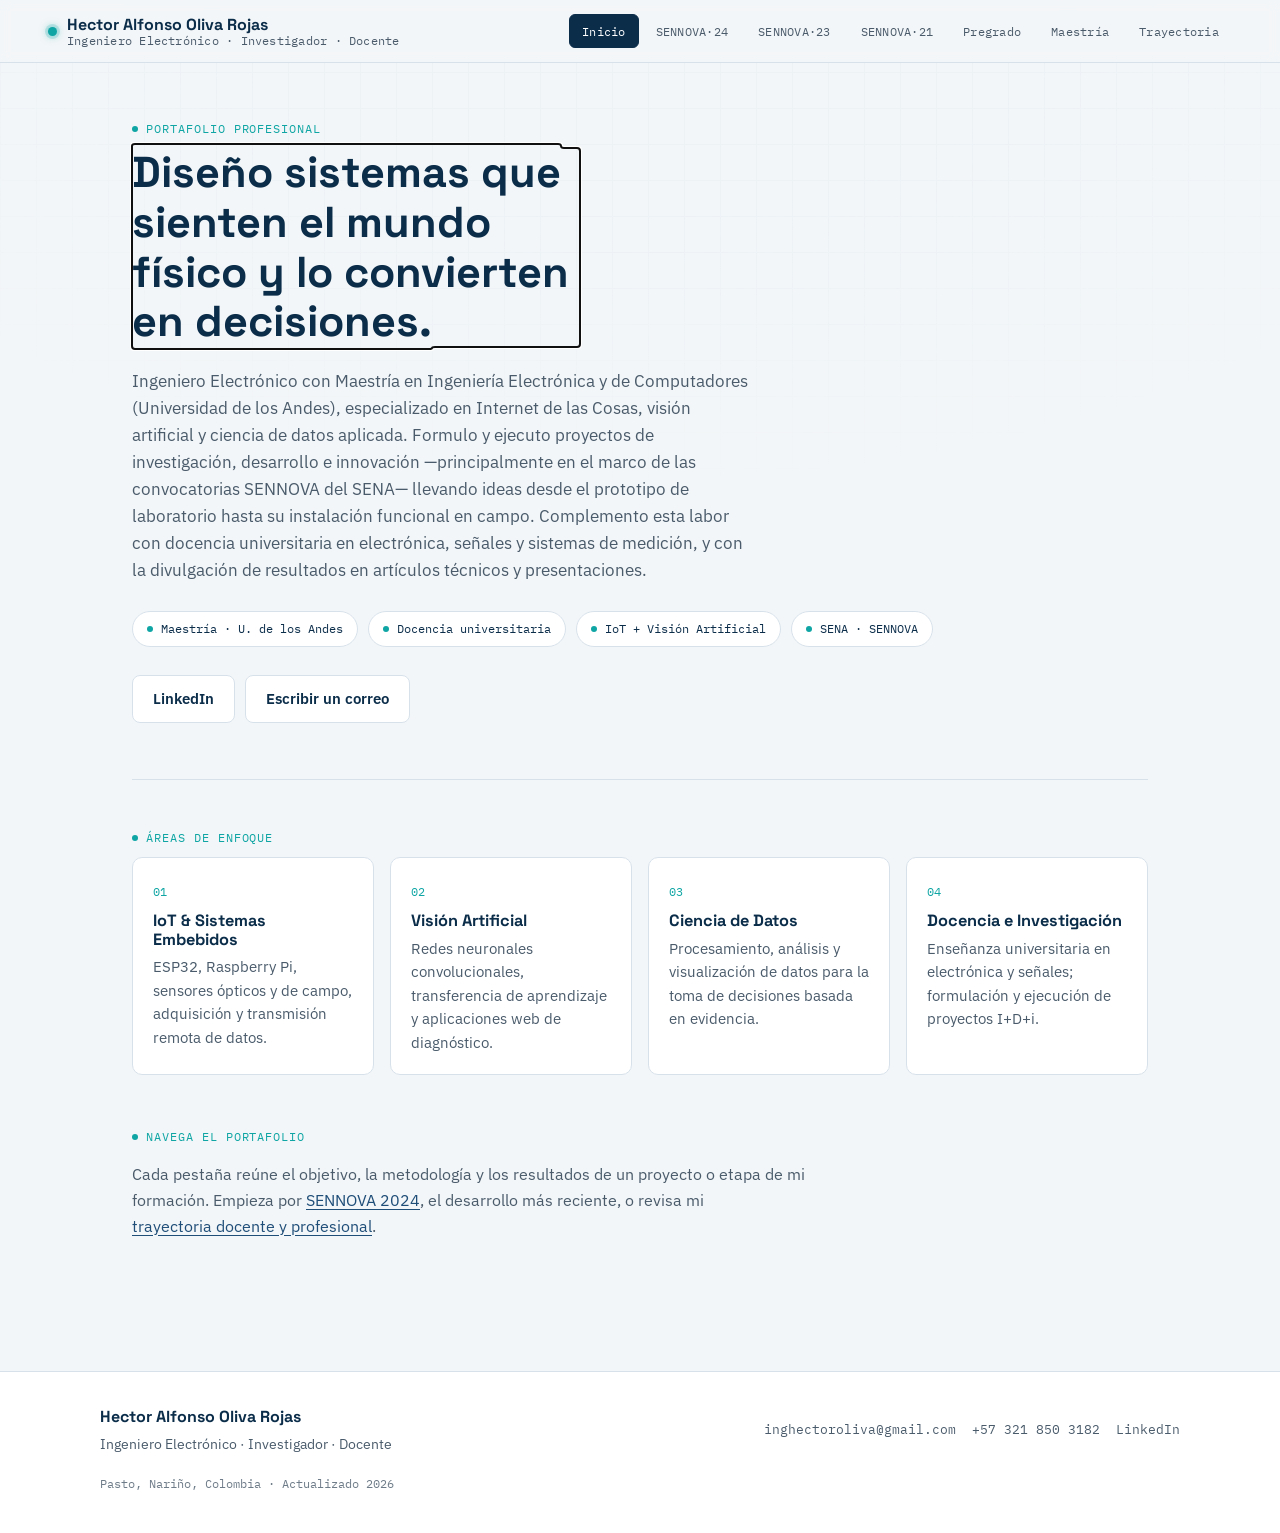
==== commit cde080d6: "Update index.html cambios minimos" ====
--- a/index.html
+++ b/index.html
@@ -52,7 +52,7 @@
 
     <div class="hero">
       <p class="eyebrow"><span class="dot"></span>PORTAFOLIO PROFESIONAL</p>
-      <h1>Diseño sistemas que sienten el mundo físico<br>y lo convierten en decisiones.</h1>
+      <h1>Diseño sistemas que sienten el mundo físico y lo convierten en decisiones.</h1>
       <p class="hero-lead">
         Ingeniero Electrónico con Maestría en Ingeniería Electrónica y de Computadores
         (Universidad de los Andes), especializado en Internet de las Cosas, visión artificial
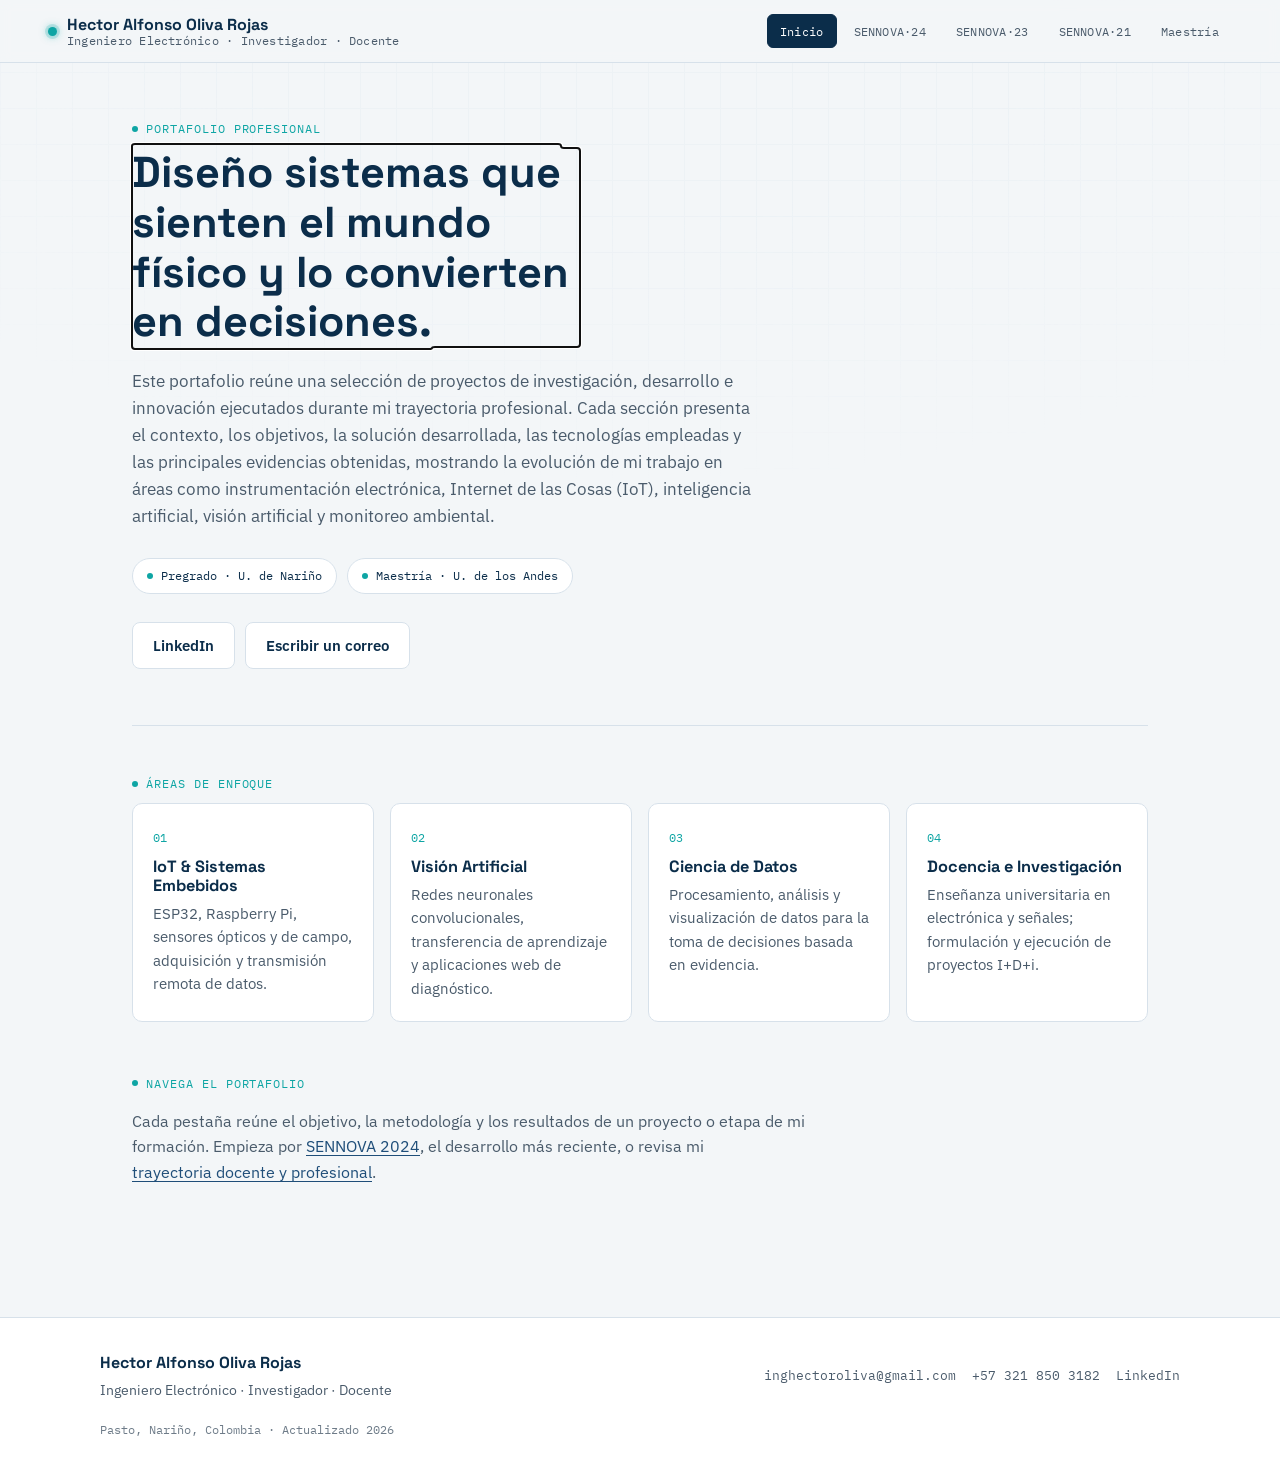
==== commit 1525d123: "Add files via upload version actualizada" ====
--- a/index.html
+++ b/index.html
@@ -1,143 +1,150 @@
 <!DOCTYPE html>
 <html lang="es">
+
 <head>
-<meta charset="UTF-8">
-<meta name="viewport" content="width=device-width, initial-scale=1.0">
-<title>Hector Alfonso Oliva Rojas — Portafolio Profesional</title>
-<meta name="description" content="Portafolio de Hector Alfonso Oliva Rojas, Ingeniero Electrónico, Investigador y Docente. Proyectos I+D+i SENNOVA, IoT, visión artificial y ciencia de datos.">
+  <meta charset="UTF-8">
+  <meta name="viewport" content="width=device-width, initial-scale=1.0">
+  <title>Hector Alfonso Oliva Rojas — Portafolio Profesional</title>
+  <meta name="description"
+    content="Portafolio de Hector Alfonso Oliva Rojas, Ingeniero Electrónico, Investigador y Docente. Proyectos I+D+i SENNOVA, IoT, visión artificial y ciencia de datos.">
 
-<link rel="icon" href="assets/img/favicon.svg" type="image/svg+xml">
+  <link rel="icon" href="assets/img/favicon.svg" type="image/svg+xml">
 
-<link rel="preconnect" href="https://fonts.googleapis.com">
-<link rel="preconnect" href="https://fonts.gstatic.com" crossorigin>
-<link href="https://fonts.googleapis.com/css2?family=Space+Grotesk:wght@500;600;700&family=IBM+Plex+Sans:wght@400;500;600&family=IBM+Plex+Mono:wght@400;500;600&display=swap" rel="stylesheet">
+  <link rel="preconnect" href="https://fonts.googleapis.com">
+  <link rel="preconnect" href="https://fonts.gstatic.com" crossorigin>
+  <link
+    href="https://fonts.googleapis.com/css2?family=Space+Grotesk:wght@500;600;700&family=IBM+Plex+Sans:wght@400;500;600&family=IBM+Plex+Mono:wght@400;500;600&display=swap"
+    rel="stylesheet">
 
-<link rel="stylesheet" href="assets/css/style.css">
+  <link rel="stylesheet" href="assets/css/style.css">
 </head>
+
 <body>
 
-<div class="grid-bg" aria-hidden="true"></div>
+  <div class="grid-bg" aria-hidden="true"></div>
 
-<a class="skip-link" href="#contenido">Saltar al contenido</a>
+  <a class="skip-link" href="#contenido">Saltar al contenido</a>
 
-<header class="site-header">
-  <div class="brand">
-    <span class="led" aria-hidden="true"></span>
-    <div class="brand-text">
-      <span class="brand-name">Hector Alfonso Oliva Rojas</span>
-      <span class="brand-role">Ingeniero Electrónico · Investigador · Docente</span>
-    </div>
-  </div>
-
-  <button class="nav-toggle" id="navToggle" aria-expanded="false" aria-controls="tabNav">
-    <span></span><span></span><span></span>
-    <span class="sr-only">Abrir menú</span>
-  </button>
-
-  <nav class="tabs" id="tabNav" role="tablist" aria-label="Secciones del portafolio">
-    <button class="tab-btn" role="tab" aria-selected="true" data-tab="inicio" id="tabbtn-inicio">Inicio</button>
-    <button class="tab-btn" role="tab" aria-selected="false" data-tab="sennova2024" id="tabbtn-sennova2024">SENNOVA·24</button>
-    <button class="tab-btn" role="tab" aria-selected="false" data-tab="sennova2023" id="tabbtn-sennova2023">SENNOVA·23</button>
-    <button class="tab-btn" role="tab" aria-selected="false" data-tab="sennova2021" id="tabbtn-sennova2021">SENNOVA·21</button>
-    <button class="tab-btn" role="tab" aria-selected="false" data-tab="pregrado" id="tabbtn-pregrado">Pregrado</button>
-    <button class="tab-btn" role="tab" aria-selected="false" data-tab="maestria" id="tabbtn-maestria">Maestría</button>
-    <button class="tab-btn" role="tab" aria-selected="false" data-tab="trayectoria" id="tabbtn-trayectoria">Trayectoria</button>
-  </nav>
-</header>
-
-<main id="contenido">
-
-  <!-- ============ INICIO (única pestaña que vive dentro de index.html) ============ -->
-  <section class="panel" id="panel-inicio" role="tabpanel" aria-labelledby="tabbtn-inicio">
-
-    <div class="hero">
-      <p class="eyebrow"><span class="dot"></span>PORTAFOLIO PROFESIONAL</p>
-      <h1>Diseño sistemas que sienten el mundo físico y lo convierten en decisiones.</h1>
-      <p class="hero-lead">
-        Ingeniero Electrónico con Maestría en Ingeniería Electrónica y de Computadores
-        (Universidad de los Andes), especializado en Internet de las Cosas, visión artificial
-        y ciencia de datos aplicada. Formulo y ejecuto proyectos de investigación, desarrollo
-        e innovación —principalmente en el marco de las convocatorias SENNOVA del SENA—
-        llevando ideas desde el prototipo de laboratorio hasta su instalación funcional en campo.
-        Complemento esta labor con docencia universitaria en electrónica, señales y sistemas
-        de medición, y con la divulgación de resultados en artículos técnicos y presentaciones.
-      </p>
-
-      <div class="readouts">
-        <div class="readout"><span class="dot"></span>Maestría · U. de los Andes</div>
-        <div class="readout"><span class="dot"></span>Docencia universitaria</div>
-        <div class="readout"><span class="dot"></span>IoT + Visión Artificial</div>
-        <div class="readout"><span class="dot"></span>SENA · SENNOVA</div>
-      </div>
-
-      <div class="cta-row">
-        <a class="btn btn-ghost" href="https://www.linkedin.com/in/hector-alfonso-oliva-rojas-78b66b1a1/" target="_blank" rel="noopener">LinkedIn</a>
-        <a class="btn btn-ghost" href="mailto:inghectoroliva@gmail.com">Escribir un correo</a>
+  <header class="site-header">
+    <div class="brand">
+      <span class="led" aria-hidden="true"></span>
+      <div class="brand-text">
+        <span class="brand-name">Hector Alfonso Oliva Rojas</span>
+        <span class="brand-role">Ingeniero Electrónico · Investigador · Docente</span>
       </div>
     </div>
 
-    <div class="section">
-      <p class="eyebrow"><span class="dot"></span>ÁREAS DE ENFOQUE</p>
-      <div class="focus-grid">
-        <div class="focus-card">
-          <span class="focus-tag">01</span>
-          <h3>IoT &amp; Sistemas Embebidos</h3>
-          <p>ESP32, Raspberry Pi, sensores ópticos y de campo, adquisición y transmisión remota de datos.</p>
+    <button class="nav-toggle" id="navToggle" aria-expanded="false" aria-controls="tabNav">
+      <span></span><span></span><span></span>
+      <span class="sr-only">Abrir menú</span>
+    </button>
+
+    <nav class="tabs" id="tabNav" role="tablist" aria-label="Secciones del portafolio">
+      <button class="tab-btn" role="tab" aria-selected="true" data-tab="inicio" id="tabbtn-inicio">Inicio</button>
+      <button class="tab-btn" role="tab" aria-selected="false" data-tab="sennova2024"
+        id="tabbtn-sennova2024">SENNOVA·24</button>
+      <button class="tab-btn" role="tab" aria-selected="false" data-tab="sennova2023"
+        id="tabbtn-sennova2023">SENNOVA·23</button>
+      <button class="tab-btn" role="tab" aria-selected="false" data-tab="sennova2021"
+        id="tabbtn-sennova2021">SENNOVA·21</button>
+      <button class="tab-btn" role="tab" aria-selected="false" data-tab="maestria"
+        id="tabbtn-maestria">Maestría</button>
+      <!--<button class="tab-btn" role="tab" aria-selected="false"  data-tab="trayectoria"    id="tabbtn-trayectoria">Trayectoria</button>-->
+    </nav>
+  </header>
+
+  <main id="contenido">
+
+    <!-- ============ INICIO (única pestaña que vive dentro de index.html) ============ -->
+    <section class="panel" id="panel-inicio" role="tabpanel" aria-labelledby="tabbtn-inicio">
+
+      <div class="hero">
+        <p class="eyebrow"><span class="dot"></span>PORTAFOLIO PROFESIONAL</p>
+        <h1>Diseño sistemas que sienten el mundo físico y lo convierten en decisiones.</h1>
+        <p class="hero-lead">
+          Este portafolio reúne una selección de proyectos de investigación, desarrollo e innovación ejecutados durante
+          mi trayectoria profesional. Cada sección presenta el contexto, los objetivos, la solución desarrollada, las
+          tecnologías empleadas y las principales evidencias obtenidas, mostrando la evolución de mi trabajo en áreas
+          como instrumentación electrónica, Internet de las Cosas (IoT), inteligencia artificial, visión artificial y
+          monitoreo ambiental.
+        </p>
+
+        <div class="readouts">
+          <div class="readout"><span class="dot"></span>Pregrado · U. de Nariño</div>
+          <div class="readout"><span class="dot"></span>Maestría · U. de los Andes</div>
         </div>
-        <div class="focus-card">
-          <span class="focus-tag">02</span>
-          <h3>Visión Artificial</h3>
-          <p>Redes neuronales convolucionales, transferencia de aprendizaje y aplicaciones web de diagnóstico.</p>
-        </div>
-        <div class="focus-card">
-          <span class="focus-tag">03</span>
-          <h3>Ciencia de Datos</h3>
-          <p>Procesamiento, análisis y visualización de datos para la toma de decisiones basada en evidencia.</p>
-        </div>
-        <div class="focus-card">
-          <span class="focus-tag">04</span>
-          <h3>Docencia e Investigación</h3>
-          <p>Enseñanza universitaria en electrónica y señales; formulación y ejecución de proyectos I+D+i.</p>
+
+        <div class="cta-row">
+          <a class="btn btn-ghost" href="https://www.linkedin.com/in/hector-alfonso-oliva-rojas-78b66b1a1/"
+            target="_blank" rel="noopener">LinkedIn</a>
+          <a class="btn btn-ghost" href="mailto:inghectoroliva@gmail.com">Escribir un correo</a>
         </div>
       </div>
+
+      <div class="section">
+        <p class="eyebrow"><span class="dot"></span>ÁREAS DE ENFOQUE</p>
+        <div class="focus-grid">
+          <div class="focus-card">
+            <span class="focus-tag">01</span>
+            <h3>IoT &amp; Sistemas Embebidos</h3>
+            <p>ESP32, Raspberry Pi, sensores ópticos y de campo, adquisición y transmisión remota de datos.</p>
+          </div>
+          <div class="focus-card">
+            <span class="focus-tag">02</span>
+            <h3>Visión Artificial</h3>
+            <p>Redes neuronales convolucionales, transferencia de aprendizaje y aplicaciones web de diagnóstico.</p>
+          </div>
+          <div class="focus-card">
+            <span class="focus-tag">03</span>
+            <h3>Ciencia de Datos</h3>
+            <p>Procesamiento, análisis y visualización de datos para la toma de decisiones basada en evidencia.</p>
+          </div>
+          <div class="focus-card">
+            <span class="focus-tag">04</span>
+            <h3>Docencia e Investigación</h3>
+            <p>Enseñanza universitaria en electrónica y señales; formulación y ejecución de proyectos I+D+i.</p>
+          </div>
+        </div>
+      </div>
+
+      <div class="section">
+        <p class="eyebrow"><span class="dot"></span>NAVEGA EL PORTAFOLIO</p>
+        <p class="section-lead">
+          Cada pestaña reúne el objetivo, la metodología y los resultados de un proyecto
+          o etapa de mi formación. Empieza por
+          <button class="link-btn" data-goto="sennova2024">SENNOVA 2024</button>,
+          el desarrollo más reciente, o revisa mi
+          <button class="link-btn" data-goto="trayectoria">trayectoria docente y profesional</button>.
+        </p>
+      </div>
+
+    </section>
+
+    <!-- ============ CONTENEDOR DINÁMICO ============ -->
+    <!-- Aquí se inyecta el contenido de pages/<pestaña>.html según la pestaña activa -->
+    <section class="panel" id="panel-dynamic" role="tabpanel" hidden>
+      <p class="loading-msg">Cargando…</p>
+    </section>
+
+  </main>
+
+  <footer class="site-footer">
+    <div class="footer-grid">
+      <div>
+        <span class="brand-name">Hector Alfonso Oliva Rojas</span>
+        <p>Ingeniero Electrónico · Investigador · Docente</p>
+      </div>
+      <div class="footer-links">
+        <a href="mailto:inghectoroliva@gmail.com">inghectoroliva@gmail.com</a>
+        <a href="tel:+573218503182">+57 321 850 3182</a>
+        <a href="https://www.linkedin.com/in/hector-alfonso-oliva-rojas-78b66b1a1/" target="_blank"
+          rel="noopener">LinkedIn</a>
+      </div>
     </div>
+    <p class="footer-note">Pasto, Nariño, Colombia · Actualizado <span id="footYear"></span></p>
+  </footer>
 
-    <div class="section">
-      <p class="eyebrow"><span class="dot"></span>NAVEGA EL PORTAFOLIO</p>
-      <p class="section-lead">
-        Cada pestaña reúne el objetivo, la metodología y los resultados de un proyecto
-        o etapa de mi formación. Empieza por
-        <button class="link-btn" data-goto="sennova2024">SENNOVA 2024</button>,
-        el desarrollo más reciente, o revisa mi
-        <button class="link-btn" data-goto="trayectoria">trayectoria docente y profesional</button>.
-      </p>
-    </div>
+  <script src="assets/js/main.js"></script>
+</body>
 
-  </section>
-
-  <!-- ============ CONTENEDOR DINÁMICO ============ -->
-  <!-- Aquí se inyecta el contenido de pages/<pestaña>.html según la pestaña activa -->
-  <section class="panel" id="panel-dynamic" role="tabpanel" hidden>
-    <p class="loading-msg">Cargando…</p>
-  </section>
-
-</main>
-
-<footer class="site-footer">
-  <div class="footer-grid">
-    <div>
-      <span class="brand-name">Hector Alfonso Oliva Rojas</span>
-      <p>Ingeniero Electrónico · Investigador · Docente</p>
-    </div>
-    <div class="footer-links">
-      <a href="mailto:inghectoroliva@gmail.com">inghectoroliva@gmail.com</a>
-      <a href="tel:+573218503182">+57 321 850 3182</a>
-      <a href="https://www.linkedin.com/in/hector-alfonso-oliva-rojas-78b66b1a1/" target="_blank" rel="noopener">LinkedIn</a>
-    </div>
-  </div>
-  <p class="footer-note">Pasto, Nariño, Colombia · Actualizado <span id="footYear"></span></p>
-</footer>
-
-<script src="assets/js/main.js"></script>
-</body>
-</html>
+</html>
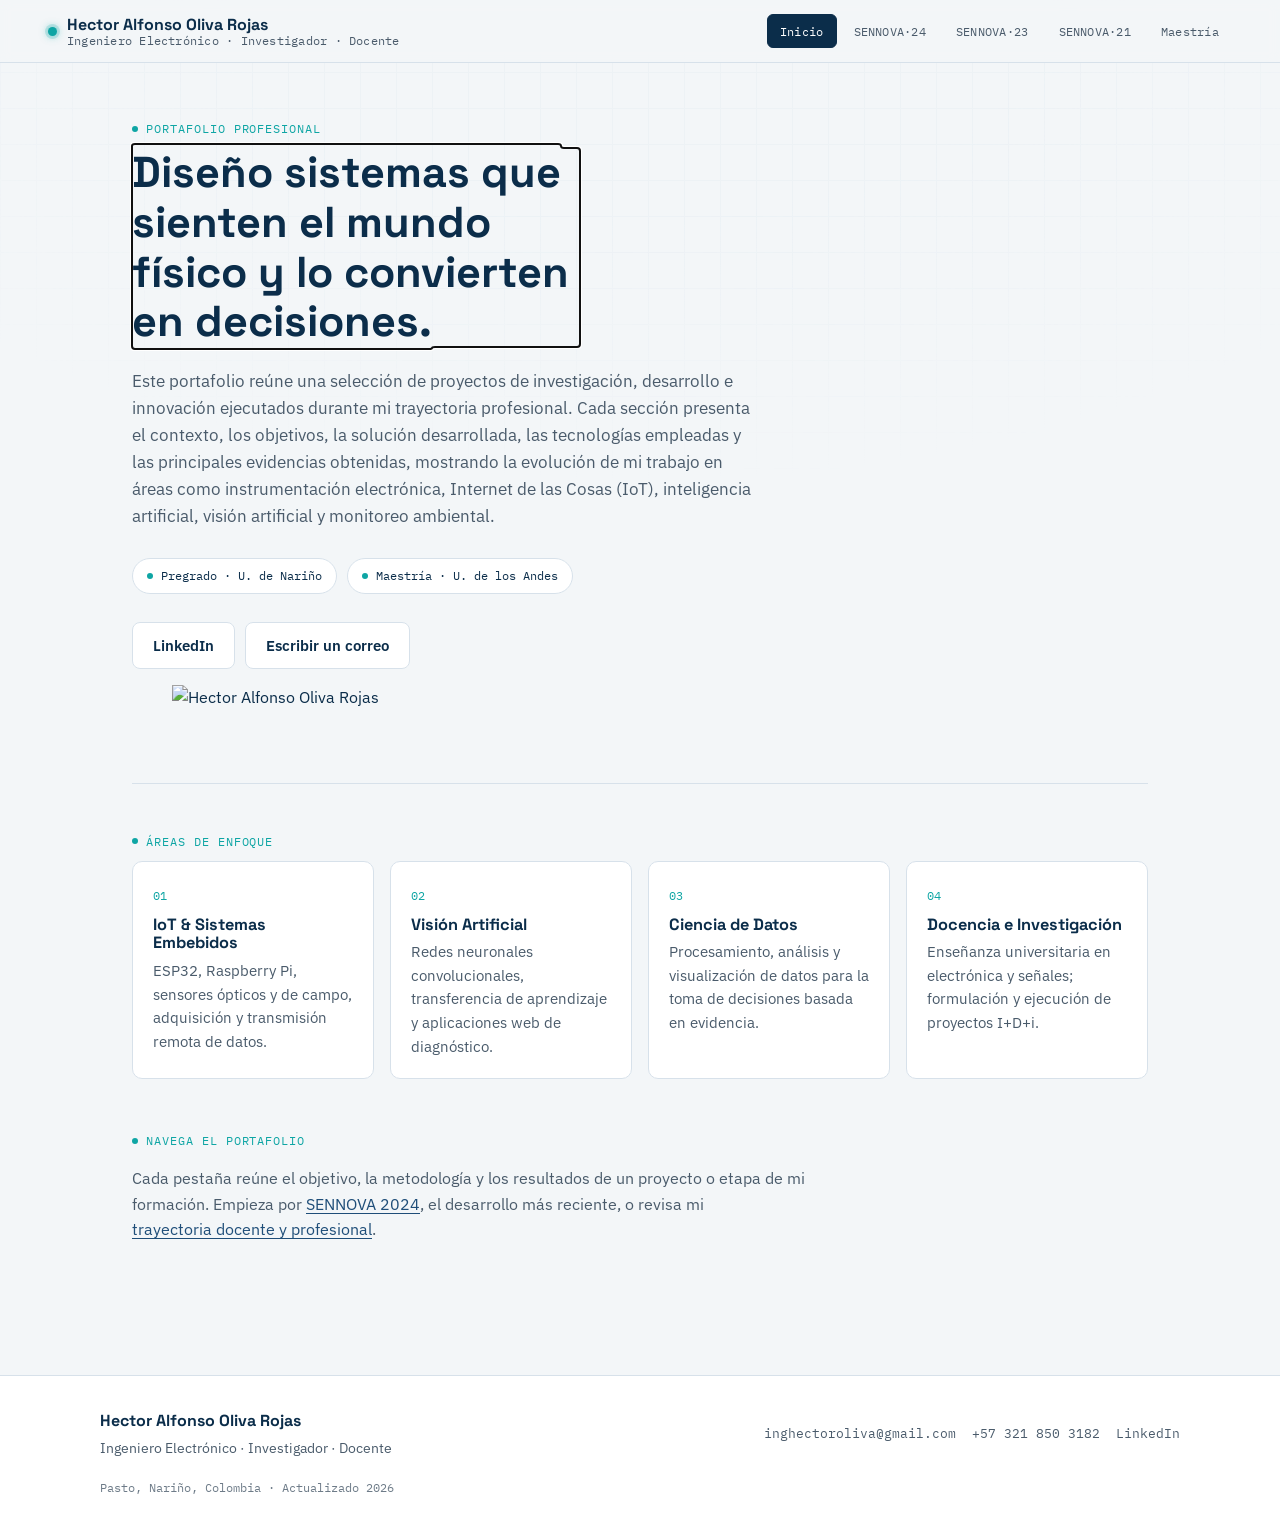
==== commit 52aae76d: "Update index.html actualizado a agregar imagen en la portada" ====
--- a/index.html
+++ b/index.html
@@ -58,26 +58,36 @@
     <!-- ============ INICIO (única pestaña que vive dentro de index.html) ============ -->
     <section class="panel" id="panel-inicio" role="tabpanel" aria-labelledby="tabbtn-inicio">
 
-      <div class="hero">
-        <p class="eyebrow"><span class="dot"></span>PORTAFOLIO PROFESIONAL</p>
-        <h1>Diseño sistemas que sienten el mundo físico y lo convierten en decisiones.</h1>
-        <p class="hero-lead">
-          Este portafolio reúne una selección de proyectos de investigación, desarrollo e innovación ejecutados durante
-          mi trayectoria profesional. Cada sección presenta el contexto, los objetivos, la solución desarrollada, las
-          tecnologías empleadas y las principales evidencias obtenidas, mostrando la evolución de mi trabajo en áreas
-          como instrumentación electrónica, Internet de las Cosas (IoT), inteligencia artificial, visión artificial y
-          monitoreo ambiental.
-        </p>
+      <div class="hero hero-grid">
+        <div class="hero-content">
+          <p class="eyebrow"><span class="dot"></span>PORTAFOLIO PROFESIONAL</p>
+          <h1>Diseño sistemas que sienten el mundo físico y lo convierten en decisiones.</h1>
+          <p class="hero-lead">
+            Este portafolio reúne una selección de proyectos de investigación, desarrollo e innovación ejecutados
+            durante
+            mi trayectoria profesional. Cada sección presenta el contexto, los objetivos, la solución desarrollada, las
+            tecnologías empleadas y las principales evidencias obtenidas, mostrando la evolución de mi trabajo en áreas
+            como instrumentación electrónica, Internet de las Cosas (IoT), inteligencia artificial, visión artificial y
+            monitoreo ambiental.
+          </p>
 
-        <div class="readouts">
-          <div class="readout"><span class="dot"></span>Pregrado · U. de Nariño</div>
-          <div class="readout"><span class="dot"></span>Maestría · U. de los Andes</div>
+          <div class="readouts">
+            <div class="readout"><span class="dot"></span>Pregrado · U. de Nariño</div>
+            <div class="readout"><span class="dot"></span>Maestría · U. de los Andes</div>
+          </div>
+
+          <div class="cta-row">
+            <a class="btn btn-ghost" href="https://www.linkedin.com/in/hector-alfonso-oliva-rojas-78b66b1a1/"
+              target="_blank" rel="noopener">LinkedIn</a>
+            <a class="btn btn-ghost" href="mailto:inghectoroliva@gmail.com">Escribir un correo</a>
+          </div>
         </div>
 
-        <div class="cta-row">
-          <a class="btn btn-ghost" href="https://www.linkedin.com/in/hector-alfonso-oliva-rojas-78b66b1a1/"
-            target="_blank" rel="noopener">LinkedIn</a>
-          <a class="btn btn-ghost" href="mailto:inghectoroliva@gmail.com">Escribir un correo</a>
+        <!-- ============ COLUMNA DE IMAGEN ============ -->
+        <div class="hero-media">
+          <figure class="hero-image-wrapper">
+            <img src="media/portada/portada.png" alt="Hector Alfonso Oliva Rojas" class="hero-img" loading="eager">
+          </figure>
         </div>
       </div>
 
@@ -147,4 +157,4 @@
   <script src="assets/js/main.js"></script>
 </body>
 
-</html>+</html>
--- a/assets/css/style.css
+++ b/assets/css/style.css
@@ -1,409 +1,702 @@
 /* ============================================
    TOKENS
    ============================================ */
-:root{
-  --ink:        #0B2D4A;
-  --ink-soft:   #4A5B6B;
-  --accent:     #1F4E79;
-  --accent-2:   #0EA5A4;
-  --paper:      #F3F6F8;
+:root {
+  --ink: #0B2D4A;
+  --ink-soft: #4A5B6B;
+  --accent: #1F4E79;
+  --accent-2: #0EA5A4;
+  --paper: #F3F6F8;
   --paper-card: #FFFFFF;
-  --line:       #D7E1EA;
-  --line-soft:  #E7EEF3;
-  --danger-soft:#B45309;
+  --line: #D7E1EA;
+  --line-soft: #E7EEF3;
+  --danger-soft: #B45309;
 
   --font-display: 'Space Grotesk', system-ui, sans-serif;
-  --font-body:    'IBM Plex Sans', system-ui, sans-serif;
-  --font-mono:    'IBM Plex Mono', ui-monospace, monospace;
+  --font-body: 'IBM Plex Sans', system-ui, sans-serif;
+  --font-mono: 'IBM Plex Mono', ui-monospace, monospace;
 
   --radius: 10px;
   --max-w: 1080px;
 }
 
-*{ box-sizing:border-box; }
-html{ scroll-behavior:smooth; }
-
-body{
-  margin:0;
-  background:var(--paper);
-  color:var(--ink);
-  font-family:var(--font-body);
-  font-size:16px;
-  line-height:1.6;
-  -webkit-font-smoothing:antialiased;
-}
-
-.sr-only{
-  position:absolute; width:1px; height:1px;
-  overflow:hidden; clip:rect(0,0,0,0); white-space:nowrap;
-}
-
-.skip-link{
-  position:absolute; left:-999px; top:0;
-  background:var(--ink); color:#fff; padding:10px 16px;
-  z-index:1000; border-radius:0 0 6px 0;
-}
-.skip-link:focus{ left:0; }
-
-a{ color:var(--accent); }
-
-h1,h2,h3{
-  font-family:var(--font-display);
-  color:var(--ink);
-  line-height:1.15;
-  margin:0 0 .5em 0;
+* {
+  box-sizing: border-box;
+}
+
+html {
+  scroll-behavior: smooth;
+}
+
+body {
+  margin: 0;
+  background: var(--paper);
+  color: var(--ink);
+  font-family: var(--font-body);
+  font-size: 16px;
+  line-height: 1.6;
+  -webkit-font-smoothing: antialiased;
+}
+
+.sr-only {
+  position: absolute;
+  width: 1px;
+  height: 1px;
+  overflow: hidden;
+  clip: rect(0, 0, 0, 0);
+  white-space: nowrap;
+}
+
+.skip-link {
+  position: absolute;
+  left: -999px;
+  top: 0;
+  background: var(--ink);
+  color: #fff;
+  padding: 10px 16px;
+  z-index: 1000;
+  border-radius: 0 0 6px 0;
+}
+
+.skip-link:focus {
+  left: 0;
+}
+
+a {
+  color: var(--accent);
+}
+
+h1,
+h2,
+h3 {
+  font-family: var(--font-display);
+  color: var(--ink);
+  line-height: 1.15;
+  margin: 0 0 .5em 0;
 }
 
 /* Blueprint grid background */
-.grid-bg{
-  position:fixed; inset:0; z-index:-1; pointer-events:none;
+.grid-bg {
+  position: fixed;
+  inset: 0;
+  z-index: -1;
+  pointer-events: none;
   background-image:
     linear-gradient(var(--line-soft) 1px, transparent 1px),
     linear-gradient(90deg, var(--line-soft) 1px, transparent 1px);
-  background-size:36px 36px;
+  background-size: 36px 36px;
   mask-image: radial-gradient(ellipse 80% 60% at 50% 0%, black 40%, transparent 90%);
-  opacity:.55;
+  opacity: .55;
 }
 
 /* ============================================
    HEADER / TABS
    ============================================ */
-.site-header{
-  position:sticky; top:0; z-index:100;
-  background:rgba(243,246,248,.92);
-  backdrop-filter:blur(6px);
-  border-bottom:1px solid var(--line);
-  display:flex; align-items:center; justify-content:space-between;
-  gap:20px;
-  padding:14px clamp(16px,4vw,48px);
-}
-
-.brand{ display:flex; align-items:center; gap:10px; }
-.brand-text{ display:flex; flex-direction:column; line-height:1.2; }
-.brand-name{ font-family:var(--font-display); font-weight:700; font-size:1rem; color:var(--ink); }
-.brand-role{ font-family:var(--font-mono); font-size:.72rem; color:var(--ink-soft); letter-spacing:.02em; }
-
-.led{
-  width:9px; height:9px; border-radius:50%;
-  background:var(--accent-2);
-  box-shadow:0 0 0 3px rgba(14,165,164,.18), 0 0 8px rgba(14,165,164,.7);
-  flex:none;
-}
-@media (prefers-reduced-motion:no-preference){
-  .led{ animation:pulse 2.6s ease-in-out infinite; }
-}
-@keyframes pulse{
-  0%,100%{ opacity:1; }
-  50%{ opacity:.45; }
-}
-
-.tabs{
-  display:flex; flex-wrap:wrap; gap:4px;
-}
-
-.tab-btn{
-  font-family:var(--font-mono);
-  font-size:.78rem;
-  letter-spacing:.02em;
-  background:transparent;
-  border:1px solid transparent;
-  color:var(--ink-soft);
-  padding:8px 12px;
-  border-radius:6px;
-  cursor:pointer;
-  white-space:nowrap;
-  transition:background .15s ease, color .15s ease, border-color .15s ease;
-}
-.tab-btn:hover{ background:var(--line-soft); color:var(--ink); }
-.tab-btn[aria-selected="true"]{
-  background:var(--ink);
-  color:#fff;
-  border-color:var(--ink);
-}
-.tab-btn:focus-visible, .btn:focus-visible, .link-btn:focus-visible{
-  outline:2px solid var(--accent-2);
-  outline-offset:2px;
-}
-
-.nav-toggle{
-  display:none;
-  flex-direction:column; gap:4px;
-  background:none; border:1px solid var(--line);
-  border-radius:6px; padding:10px;
-  cursor:pointer;
-}
-.nav-toggle span{
-  width:18px; height:2px; background:var(--ink); display:block;
+.site-header {
+  position: sticky;
+  top: 0;
+  z-index: 100;
+  background: rgba(243, 246, 248, .92);
+  backdrop-filter: blur(6px);
+  border-bottom: 1px solid var(--line);
+  display: flex;
+  align-items: center;
+  justify-content: space-between;
+  gap: 20px;
+  padding: 14px clamp(16px, 4vw, 48px);
+}
+
+.brand {
+  display: flex;
+  align-items: center;
+  gap: 10px;
+}
+
+.brand-text {
+  display: flex;
+  flex-direction: column;
+  line-height: 1.2;
+}
+
+.brand-name {
+  font-family: var(--font-display);
+  font-weight: 700;
+  font-size: 1rem;
+  color: var(--ink);
+}
+
+.brand-role {
+  font-family: var(--font-mono);
+  font-size: .72rem;
+  color: var(--ink-soft);
+  letter-spacing: .02em;
+}
+
+.led {
+  width: 9px;
+  height: 9px;
+  border-radius: 50%;
+  background: var(--accent-2);
+  box-shadow: 0 0 0 3px rgba(14, 165, 164, .18), 0 0 8px rgba(14, 165, 164, .7);
+  flex: none;
+}
+
+@media (prefers-reduced-motion:no-preference) {
+  .led {
+    animation: pulse 2.6s ease-in-out infinite;
+  }
+}
+
+@keyframes pulse {
+
+  0%,
+  100% {
+    opacity: 1;
+  }
+
+  50% {
+    opacity: .45;
+  }
+}
+
+.tabs {
+  display: flex;
+  flex-wrap: wrap;
+  gap: 4px;
+}
+
+.tab-btn {
+  font-family: var(--font-mono);
+  font-size: .78rem;
+  letter-spacing: .02em;
+  background: transparent;
+  border: 1px solid transparent;
+  color: var(--ink-soft);
+  padding: 8px 12px;
+  border-radius: 6px;
+  cursor: pointer;
+  white-space: nowrap;
+  transition: background .15s ease, color .15s ease, border-color .15s ease;
+}
+
+.tab-btn:hover {
+  background: var(--line-soft);
+  color: var(--ink);
+}
+
+.tab-btn[aria-selected="true"] {
+  background: var(--ink);
+  color: #fff;
+  border-color: var(--ink);
+}
+
+.tab-btn:focus-visible,
+.btn:focus-visible,
+.link-btn:focus-visible {
+  outline: 2px solid var(--accent-2);
+  outline-offset: 2px;
+}
+
+.nav-toggle {
+  display: none;
+  flex-direction: column;
+  gap: 4px;
+  background: none;
+  border: 1px solid var(--line);
+  border-radius: 6px;
+  padding: 10px;
+  cursor: pointer;
+}
+
+.nav-toggle span {
+  width: 18px;
+  height: 2px;
+  background: var(--ink);
+  display: block;
 }
 
 /* ============================================
    MAIN / PANELS
    ============================================ */
-main{
-  max-width:var(--max-w);
-  margin:0 auto;
-  padding:clamp(24px,5vw,56px) clamp(16px,4vw,32px) 80px;
-}
-
-.panel[hidden]{ display:none; }
-
-.loading-msg{
-  font-family:var(--font-mono);
-  font-size:.85rem;
-  color:var(--ink-soft);
-}
-.error-msg{
-  font-family:var(--font-body);
-  font-size:.95rem;
-  color:var(--danger-soft);
-  background:rgba(180,83,9,.08);
-  border:1px solid rgba(180,83,9,.25);
-  border-radius:var(--radius);
-  padding:16px 18px;
-}
-
-.eyebrow{
-  display:flex; align-items:center; gap:8px;
-  font-family:var(--font-mono);
-  font-size:.75rem;
-  letter-spacing:.08em;
-  color:var(--accent-2);
-  text-transform:uppercase;
-  margin:0 0 10px 0;
-}
-.eyebrow .dot{
-  width:6px; height:6px; border-radius:50%; background:var(--accent-2);
-  flex:none;
+main {
+  max-width: var(--max-w);
+  margin: 0 auto;
+  padding: clamp(24px, 5vw, 56px) clamp(16px, 4vw, 32px) 80px;
+}
+
+.panel[hidden] {
+  display: none;
+}
+
+.loading-msg {
+  font-family: var(--font-mono);
+  font-size: .85rem;
+  color: var(--ink-soft);
+}
+
+.error-msg {
+  font-family: var(--font-body);
+  font-size: .95rem;
+  color: var(--danger-soft);
+  background: rgba(180, 83, 9, .08);
+  border: 1px solid rgba(180, 83, 9, .25);
+  border-radius: var(--radius);
+  padding: 16px 18px;
+}
+
+.eyebrow {
+  display: flex;
+  align-items: center;
+  gap: 8px;
+  font-family: var(--font-mono);
+  font-size: .75rem;
+  letter-spacing: .08em;
+  color: var(--accent-2);
+  text-transform: uppercase;
+  margin: 0 0 10px 0;
+}
+
+.eyebrow .dot {
+  width: 6px;
+  height: 6px;
+  border-radius: 50%;
+  background: var(--accent-2);
+  flex: none;
 }
 
 /* ---- Hero (Inicio) ---- */
-.hero{ padding-bottom:56px; border-bottom:1px solid var(--line); margin-bottom:48px; }
-.hero h1{
-  font-size:clamp(1.9rem, 4vw, 2.7rem);
-  max-width:16ch;
-  margin-bottom:.5em;
-}
-.hero-lead{
-  max-width:62ch;
-  color:var(--ink-soft);
-  font-size:1.05rem;
-}
-
-.readouts{
-  display:flex; flex-wrap:wrap; gap:10px;
-  margin:28px 0 28px;
-}
-.readout{
-  display:flex; align-items:center; gap:8px;
-  font-family:var(--font-mono);
-  font-size:.78rem;
-  color:var(--ink);
-  background:var(--paper-card);
-  border:1px solid var(--line);
-  border-radius:999px;
-  padding:7px 14px;
-}
-.readout .dot{
-  width:6px; height:6px; border-radius:50%;
-  background:var(--accent-2); flex:none;
-}
-
-.cta-row{ display:flex; flex-wrap:wrap; gap:10px; }
-
-.btn{
-  display:inline-block;
-  font-family:var(--font-body);
-  font-weight:600;
-  font-size:.92rem;
-  text-decoration:none;
-  padding:11px 20px;
-  border-radius:8px;
-  border:1px solid transparent;
-  transition:transform .1s ease, background .15s ease, border-color .15s ease;
-}
-.btn:hover{ transform:translateY(-1px); }
-.btn-primary{ background:var(--ink); color:#fff; }
-.btn-primary:hover{ background:var(--accent); }
-.btn-ghost{ background:var(--paper-card); color:var(--ink); border-color:var(--line); }
-.btn-ghost:hover{ border-color:var(--accent-2); }
-
-.link-btn{
-  background:none; border:none; padding:0;
-  font:inherit; color:var(--accent);
-  text-decoration:underline; text-underline-offset:3px;
-  cursor:pointer;
+.hero {
+  padding-bottom: 56px;
+  border-bottom: 1px solid var(--line);
+  margin-bottom: 48px;
+}
+
+.hero h1 {
+  font-size: clamp(1.9rem, 4vw, 2.7rem);
+  max-width: 16ch;
+  margin-bottom: .5em;
+}
+
+.hero-lead {
+  max-width: 62ch;
+  color: var(--ink-soft);
+  font-size: 1.05rem;
+}
+
+.readouts {
+  display: flex;
+  flex-wrap: wrap;
+  gap: 10px;
+  margin: 28px 0 28px;
+}
+
+.readout {
+  display: flex;
+  align-items: center;
+  gap: 8px;
+  font-family: var(--font-mono);
+  font-size: .78rem;
+  color: var(--ink);
+  background: var(--paper-card);
+  border: 1px solid var(--line);
+  border-radius: 999px;
+  padding: 7px 14px;
+}
+
+.readout .dot {
+  width: 6px;
+  height: 6px;
+  border-radius: 50%;
+  background: var(--accent-2);
+  flex: none;
+}
+
+.cta-row {
+  display: flex;
+  flex-wrap: wrap;
+  gap: 10px;
+}
+
+.btn {
+  display: inline-block;
+  font-family: var(--font-body);
+  font-weight: 600;
+  font-size: .92rem;
+  text-decoration: none;
+  padding: 11px 20px;
+  border-radius: 8px;
+  border: 1px solid transparent;
+  transition: transform .1s ease, background .15s ease, border-color .15s ease;
+}
+
+.btn:hover {
+  transform: translateY(-1px);
+}
+
+.btn-primary {
+  background: var(--ink);
+  color: #fff;
+}
+
+.btn-primary:hover {
+  background: var(--accent);
+}
+
+.btn-ghost {
+  background: var(--paper-card);
+  color: var(--ink);
+  border-color: var(--line);
+}
+
+.btn-ghost:hover {
+  border-color: var(--accent-2);
+}
+
+.link-btn {
+  background: none;
+  border: none;
+  padding: 0;
+  font: inherit;
+  color: var(--accent);
+  text-decoration: underline;
+  text-underline-offset: 3px;
+  cursor: pointer;
 }
 
 /* ---- Secciones genéricas Inicio ---- */
-.section{ margin-bottom:52px; }
-.section-lead{ color:var(--ink-soft); max-width:70ch; }
-
-.focus-grid{
-  display:grid;
-  grid-template-columns:repeat(auto-fit, minmax(220px,1fr));
-  gap:16px;
-  margin-top:8px;
-}
-.focus-card{
-  background:var(--paper-card);
-  border:1px solid var(--line);
-  border-radius:var(--radius);
-  padding:20px;
-}
-.focus-tag{
-  font-family:var(--font-mono);
-  font-size:.75rem;
-  color:var(--accent-2);
-}
-.focus-card h3{ font-size:1.02rem; margin:8px 0 6px; }
-.focus-card p{ color:var(--ink-soft); font-size:.92rem; margin:0; }
+.section {
+  margin-bottom: 52px;
+}
+
+.section-lead {
+  color: var(--ink-soft);
+  max-width: 70ch;
+}
+
+.focus-grid {
+  display: grid;
+  grid-template-columns: repeat(auto-fit, minmax(220px, 1fr));
+  gap: 16px;
+  margin-top: 8px;
+}
+
+.focus-card {
+  background: var(--paper-card);
+  border: 1px solid var(--line);
+  border-radius: var(--radius);
+  padding: 20px;
+}
+
+.focus-tag {
+  font-family: var(--font-mono);
+  font-size: .75rem;
+  color: var(--accent-2);
+}
+
+.focus-card h3 {
+  font-size: 1.02rem;
+  margin: 8px 0 6px;
+}
+
+.focus-card p {
+  color: var(--ink-soft);
+  font-size: .92rem;
+  margin: 0;
+}
 
 /* ---- Proyectos (SENNOVA / Pregrado / Maestría) ---- */
-.panel-title{ font-size:clamp(1.5rem,3vw,2rem); }
-
-.project h2{
-  font-size:clamp(1.4rem, 3vw, 1.9rem);
-  max-width:38ch;
-}
-
-.meta-row{
-  display:flex; flex-wrap:wrap; align-items:center; gap:10px;
-  font-family:var(--font-mono);
-  font-size:.8rem;
-  color:var(--ink-soft);
-  margin:10px 0 24px;
-}
-.meta-row .sep{ opacity:.5; }
-
-.status-badge{
-  font-family:var(--font-mono);
-  font-size:.72rem;
-  background:rgba(14,165,164,.12);
-  color:#0b6f6e;
-  border:1px solid rgba(14,165,164,.35);
-  padding:4px 10px;
-  border-radius:999px;
-}
-.status-badge.status-pending{
-  background:rgba(180,83,9,.10);
-  color:var(--danger-soft);
-  border-color:rgba(180,83,9,.3);
-}
-
-.project-lead{
-  max-width:70ch;
-  font-size:1.02rem;
-  margin-bottom:32px;
-}
-.project-lead-pending{
-  color:var(--ink-soft);
-  font-style:italic;
-}
-
-.project-grid{
-  display:grid;
-  grid-template-columns:1.6fr 1fr;
-  gap:32px;
-  margin-bottom:32px;
-}
-@media (max-width:760px){
-  .project-grid{ grid-template-columns:1fr; }
-}
-
-.project-main h3, .project-aside h3{
-  font-family:var(--font-display);
-  font-size:1rem;
-  margin-bottom:10px;
-}
-.project-main ul{ margin:0; padding-left:1.1em; }
-.project-main li{ margin-bottom:8px; color:var(--ink); }
-
-.project-aside{
-  background:var(--paper-card);
-  border:1px solid var(--line);
-  border-radius:var(--radius);
-  padding:20px;
-  align-self:start;
-}
-.project-aside h3:not(:first-child){ margin-top:20px; }
-.project-aside ul{ margin:0; padding-left:0; list-style:none; }
-.project-aside li{ margin-bottom:8px; color:var(--ink-soft); font-size:.92rem; }
-
-.tag-list li{
-  display:flex; align-items:center; gap:8px;
-  font-family:var(--font-mono);
-  font-size:.82rem;
-  color:var(--ink);
-}
-.tag-list .dot{
-  width:5px; height:5px; border-radius:50%;
-  background:var(--accent-2); flex:none;
+.panel-title {
+  font-size: clamp(1.5rem, 3vw, 2rem);
+}
+
+.project h2 {
+  font-size: clamp(1.4rem, 3vw, 1.9rem);
+  max-width: 100ch;
+}
+
+.meta-row {
+  display: flex;
+  flex-wrap: wrap;
+  align-items: center;
+  gap: 10px;
+  font-family: var(--font-mono);
+  font-size: .8rem;
+  color: var(--ink-soft);
+  margin: 10px 0 24px;
+}
+
+.meta-row .sep {
+  opacity: .5;
+}
+
+.status-badge {
+  font-family: var(--font-mono);
+  font-size: .72rem;
+  background: rgba(14, 165, 164, .12);
+  color: #0b6f6e;
+  border: 1px solid rgba(14, 165, 164, .35);
+  padding: 4px 10px;
+  border-radius: 999px;
+}
+
+.status-badge.status-pending {
+  background: rgba(180, 83, 9, .10);
+  color: var(--danger-soft);
+  border-color: rgba(180, 83, 9, .3);
+}
+
+.project-lead {
+  max-width: 110ch;
+  font-size: 1.02rem;
+  margin-bottom: 32px;
+}
+
+.project-lead-pending {
+  color: var(--ink-soft);
+  font-style: italic;
+}
+
+.project-grid {
+  display: grid;
+  grid-template-columns: 1.6fr 1fr;
+  gap: 32px;
+  margin-bottom: 32px;
+}
+
+@media (max-width:760px) {
+  .project-grid {
+    grid-template-columns: 1fr;
+  }
+}
+
+.project-main h3,
+.project-aside h3 {
+  font-family: var(--font-display);
+  font-size: 1rem;
+  margin-bottom: 10px;
+}
+
+.project-main ul {
+  margin: 0;
+  padding-left: 1.1em;
+}
+
+.project-main li {
+  margin-bottom: 8px;
+  color: var(--ink);
+}
+
+.project-aside {
+  background: var(--paper-card);
+  border: 1px solid var(--line);
+  border-radius: var(--radius);
+  padding: 20px;
+  align-self: start;
+}
+
+.project-aside h3:not(:first-child) {
+  margin-top: 20px;
+}
+
+.project-aside ul {
+  margin: 0;
+  padding-left: 0;
+  list-style: none;
+}
+
+.project-aside li {
+  margin-bottom: 8px;
+  color: var(--ink-soft);
+  font-size: .92rem;
+}
+
+.tag-list li {
+  display: flex;
+  align-items: center;
+  gap: 8px;
+  font-family: var(--font-mono);
+  font-size: .82rem;
+  color: var(--ink);
+}
+
+.tag-list .dot {
+  width: 5px;
+  height: 5px;
+  border-radius: 50%;
+  background: var(--accent-2);
+  flex: none;
 }
 
 /* ---- Trayectoria ---- */
-.timeline{
-  display:flex; flex-direction:column; gap:22px;
-  margin:24px 0 36px;
-  border-left:2px solid var(--line);
-  padding-left:24px;
-}
-.timeline-item{ position:relative; }
-.timeline-item::before{
-  content:"";
-  position:absolute; left:-29px; top:6px;
-  width:9px; height:9px; border-radius:50%;
-  background:var(--accent-2);
-  box-shadow:0 0 0 3px var(--paper);
-}
-.timeline-item h3{ font-size:1.05rem; margin-bottom:4px; }
-.timeline-item p{ color:var(--ink-soft); margin:6px 0 0; max-width:65ch; }
+.timeline {
+  display: flex;
+  flex-direction: column;
+  gap: 22px;
+  margin: 24px 0 36px;
+  border-left: 2px solid var(--line);
+  padding-left: 24px;
+}
+
+.timeline-item {
+  position: relative;
+}
+
+.timeline-item::before {
+  content: "";
+  position: absolute;
+  left: -29px;
+  top: 6px;
+  width: 9px;
+  height: 9px;
+  border-radius: 50%;
+  background: var(--accent-2);
+  box-shadow: 0 0 0 3px var(--paper);
+}
+
+.timeline-item h3 {
+  font-size: 1.05rem;
+  margin-bottom: 4px;
+}
+
+.timeline-item p {
+  color: var(--ink-soft);
+  margin: 6px 0 0;
+  max-width: 65ch;
+}
 
 /* ============================================
    FOOTER
    ============================================ */
-.site-footer{
-  border-top:1px solid var(--line);
-  padding:32px clamp(16px,4vw,48px) 40px;
-  background:var(--paper-card);
-}
-.footer-grid{
-  max-width:var(--max-w);
-  margin:0 auto;
-  display:flex; flex-wrap:wrap; justify-content:space-between; gap:20px;
-}
-.footer-grid p{ color:var(--ink-soft); margin:2px 0 0; font-size:.9rem; }
-.footer-links{ display:flex; flex-wrap:wrap; gap:16px; align-self:center; }
-.footer-links a{
-  font-family:var(--font-mono);
-  font-size:.82rem;
-  color:var(--ink-soft);
-  text-decoration:none;
-}
-.footer-links a:hover{ color:var(--accent-2); }
-
-.footer-note{
-  max-width:var(--max-w);
-  margin:20px auto 0;
-  font-family:var(--font-mono);
-  font-size:.72rem;
-  color:var(--ink-soft);
-  opacity:.8;
+.site-footer {
+  border-top: 1px solid var(--line);
+  padding: 32px clamp(16px, 4vw, 48px) 40px;
+  background: var(--paper-card);
+}
+
+.footer-grid {
+  max-width: var(--max-w);
+  margin: 0 auto;
+  display: flex;
+  flex-wrap: wrap;
+  justify-content: space-between;
+  gap: 20px;
+}
+
+.footer-grid p {
+  color: var(--ink-soft);
+  margin: 2px 0 0;
+  font-size: .9rem;
+}
+
+.footer-links {
+  display: flex;
+  flex-wrap: wrap;
+  gap: 16px;
+  align-self: center;
+}
+
+.footer-links a {
+  font-family: var(--font-mono);
+  font-size: .82rem;
+  color: var(--ink-soft);
+  text-decoration: none;
+}
+
+.footer-links a:hover {
+  color: var(--accent-2);
+}
+
+.footer-note {
+  max-width: var(--max-w);
+  margin: 20px auto 0;
+  font-family: var(--font-mono);
+  font-size: .72rem;
+  color: var(--ink-soft);
+  opacity: .8;
 }
 
 /* ============================================
    RESPONSIVE NAV (mobile)
    ============================================ */
-@media (max-width:860px){
-  .nav-toggle{ display:flex; }
-  .tabs{
-    display:none;
-    position:absolute;
-    top:100%; left:0; right:0;
-    background:var(--paper);
-    border-bottom:1px solid var(--line);
-    flex-direction:column;
-    padding:8px clamp(16px,4vw,48px) 16px;
+@media (max-width:860px) {
+  .nav-toggle {
+    display: flex;
   }
-  .tabs.open{ display:flex; }
-  .tab-btn{ text-align:left; }
-}
+
+  .tabs {
+    display: none;
+    position: absolute;
+    top: 100%;
+    left: 0;
+    right: 0;
+    background: var(--paper);
+    border-bottom: 1px solid var(--line);
+    flex-direction: column;
+    padding: 8px clamp(16px, 4vw, 48px) 16px;
+  }
+
+  .tabs.open {
+    display: flex;
+  }
+
+  .tab-btn {
+    text-align: left;
+  }
+}
+
+/* Galería de proyectos */
+.project-gallery {
+  display: grid;
+  grid-template-columns: repeat(auto-fit, minmax(200px, 1fr));
+  gap: 1.5rem;
+  margin: 2rem 0;
+  align-items: start;
+  /* Evita que una tarjeta estire a la otra */
+}
+
+.gallery-item {
+  margin: 0;
+  display: flex;
+  flex-direction: column;
+}
+
+.gallery-item img {
+  width: 100%;
+  height: 250px;
+  /* Define una altura fija y elegante para ambas */
+  object-fit: contain;
+  /* Recorta suavemente los bordes sobrantes sin deformar */
+  border-radius: 8px;
+  border: 1px solid rgba(0, 0, 0, 0.1);
+  background-color: #f8f9fa;
+  /* Fondo neutro por si la imagen tiene transparencias */
+}
+
+.gallery-item figcaption {
+  margin-top: 0.6rem;
+  font-size: 0.85rem;
+  color: #666;
+  text-align: center;
+}
+
+/* Clase específica para diagramas anchos / esquemas en 1 sola columna */
+.project-gallery.single-column {
+  display: flex;
+  flex-direction: column;
+  gap: 2rem;
+  width: 100%;
+  max-width: 900px;
+  /* Evita sobredimensionar en pantallas grandes */
+  margin: 0 auto;
+}
+
+.project-gallery.single-column .gallery-item {
+  width: 100%;
+  margin: 0;
+}
+
+.project-gallery.single-column .gallery-item img {
+  width: 100%;
+  height: auto;
+  display: block;
+}
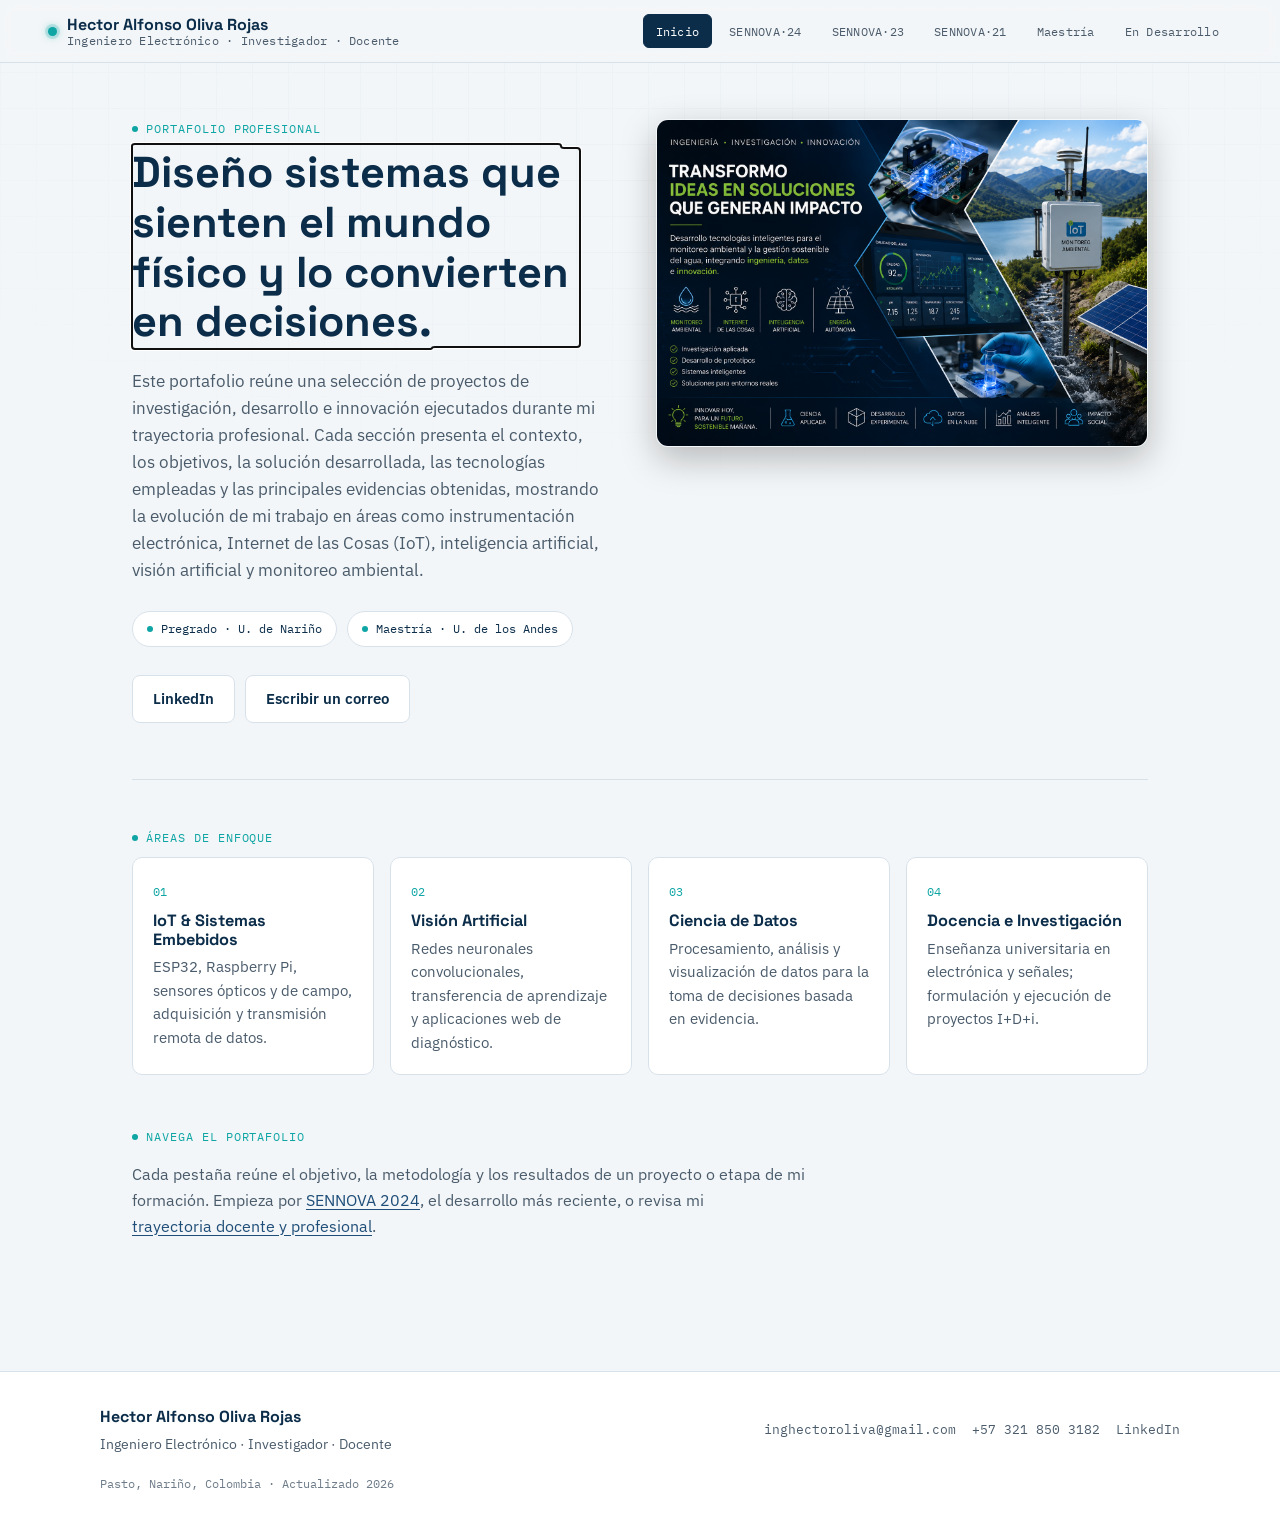
==== commit 27d23a7d: "Update index.html se agrego pestaña en desarrollo" ====
--- a/index.html
+++ b/index.html
@@ -49,7 +49,7 @@
         id="tabbtn-sennova2021">SENNOVA·21</button>
       <button class="tab-btn" role="tab" aria-selected="false" data-tab="maestria"
         id="tabbtn-maestria">Maestría</button>
-      <!--<button class="tab-btn" role="tab" aria-selected="false"  data-tab="trayectoria"    id="tabbtn-trayectoria">Trayectoria</button>-->
+      <button class="tab-btn" role="tab" aria-selected="false" data-tab="en_desarrollo" id="tabbtn-en_desarrollo">En Desarrollo</button>
     </nav>
   </header>
 
--- a/assets/css/style.css
+++ b/assets/css/style.css
@@ -699,4 +699,50 @@
   width: 100%;
   height: auto;
   display: block;
-}+}
+
+/* ================= HERO DOS COLUMNAS ================= */
+.hero-grid {
+  display: grid;
+  grid-template-columns: 1fr;
+  /* 1 sola columna en dispositivos móviles por defecto */
+  gap: 2.5rem;
+  align-items: center;
+}
+
+/* En pantallas medianas y grandes se convierte en 2 columnas */
+/* 1. Ajustes en la cuadrícula principal */
+@media (min-width: 850px) {
+  .hero-grid {
+    grid-template-columns: 1fr 1.05fr; /* Le damos más peso/ancho a la columna de la imagen (50/50) */
+    gap: 3.5rem;
+    align-items: start; /* Alinea la imagen al inicio (arriba, a la par del título) */
+  }
+}
+
+.hero-media {
+  display: flex;
+  justify-content: center;
+  align-items: flex-end; /* Alinea arriba */
+  width: 100%;
+}
+
+/* 2. Ampliamos el contenedor de la imagen */
+.hero-image-wrapper {
+  width: 100%;
+  max-width: 720px; /* Aumentamos el límite máximo para que gane más presencia */
+  margin: 0; /* Eliminamos el margin auto para alinearlo bien */
+  position: relative;
+  border-radius: 12px;
+  overflow: hidden;
+  border: 1px solid rgba(255, 255, 255, 0.1);
+  box-shadow: 0 12px 35px rgba(0, 0, 0, 0.25);
+}
+
+/* 3. Permitimos que la imagen sea fluida y llene su contenedor */
+.hero-img {
+  width: 100%;
+  height: 300%; /* Mantiene la proporción natural sin deformar ni dejar bordes vacíos */
+  display: block;
+  object-fit: cover; /* Cambiamos de contain a cover para llenar completamente */
+}
